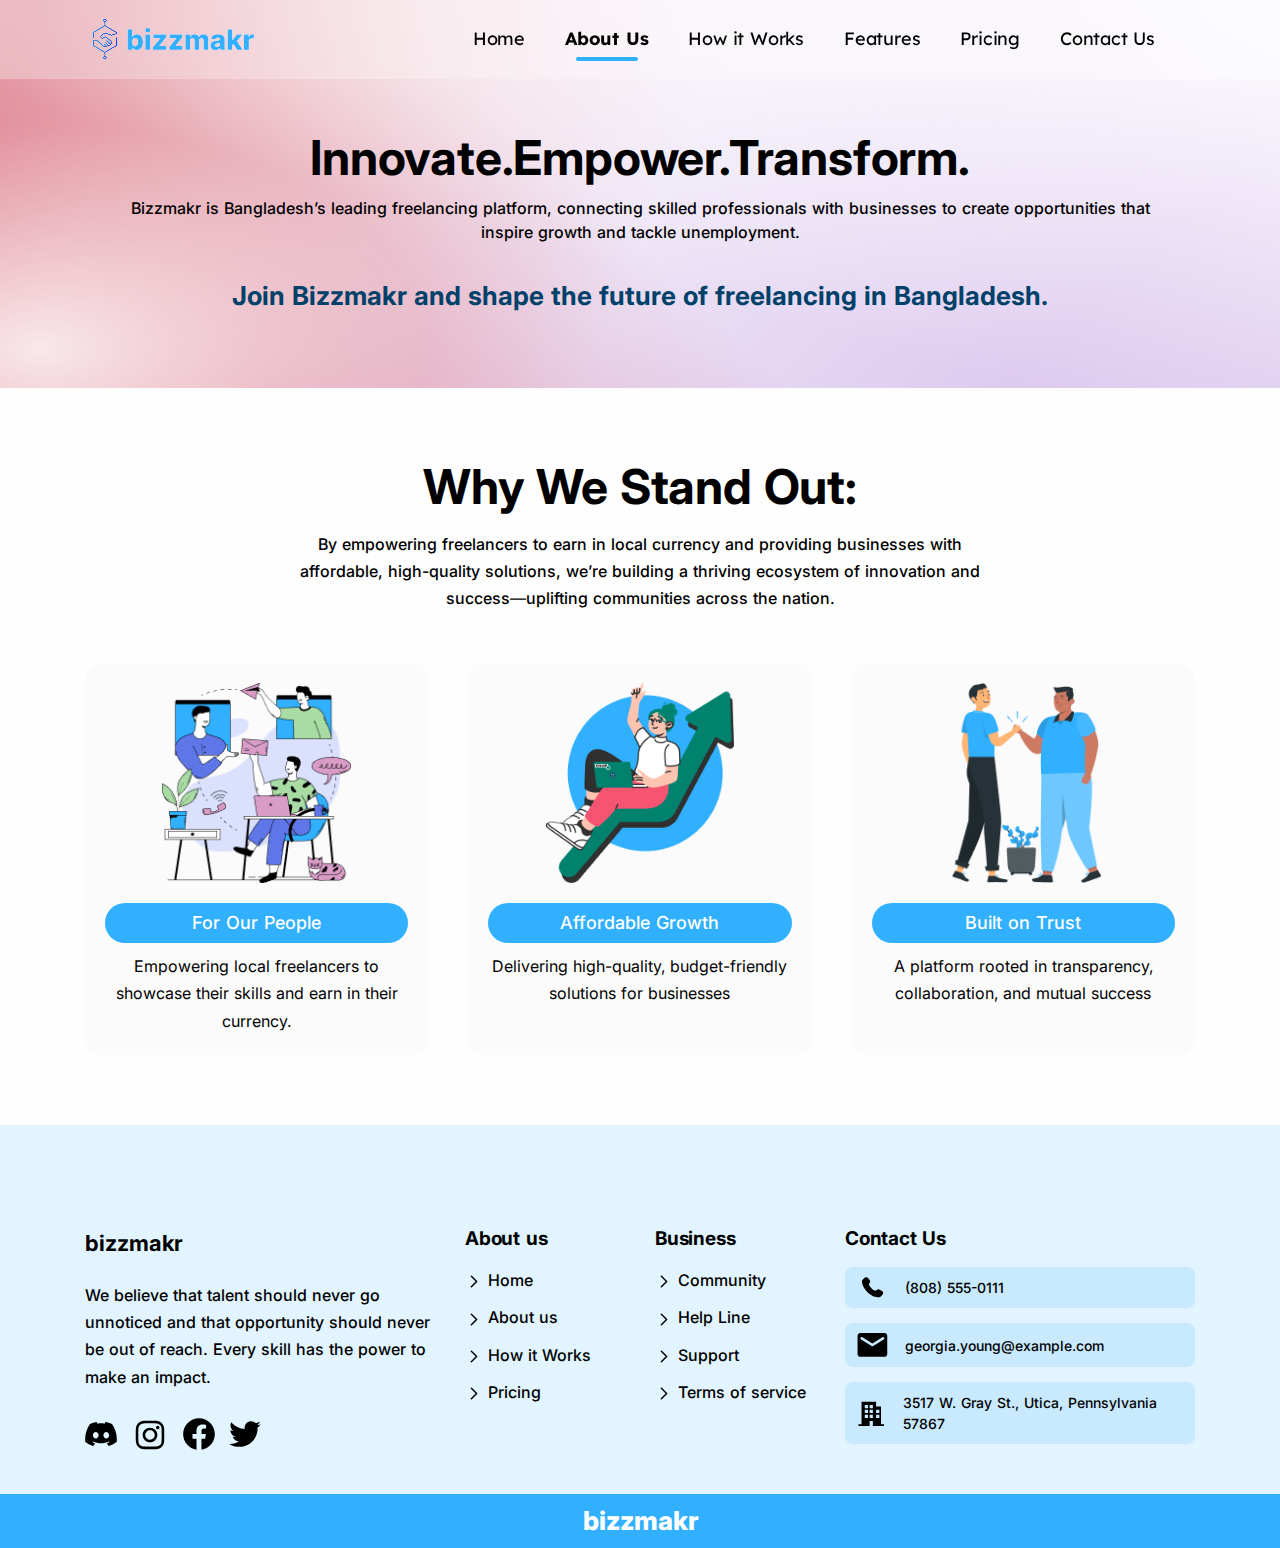
==== about-us.html @ b728ef12 "initial commit" ====
<!DOCTYPE html>
<html lang="en">
  <head>
    <meta charset="utf-8" />
    <meta name="viewport" content="width=device-width, initial-scale=1.0" />
    <link rel="shortcut icon" href="./assets/img/FAV.png" />
    <title>Bizzmakr</title>
    <link rel="stylesheet" href="./assets/plugin/smartmenus/jquery.smartmenus.bootstrap.css" />
    <link rel="stylesheet" href="./assets/plugin/owlcarousel/owlcarousel.css" />
    <link rel="stylesheet" href="./assets/css/style.css" />
    <link rel="stylesheet" href="./assets/css/colors/blue.css" />
    <link rel="stylesheet" href="./assets/css/custom.css" />
    <link href="https://fonts.googleapis.com/css2?family=Inter:wght@100..900&family=Lexend:wght@100..900&display=swap" rel="stylesheet" />
  </head>

  <body>
    <div class="content-wrapper">
      <div class="bg-gradient-1">
        <nav class="navbar navbar-expand-lg classic transparent navbar-light">
          <div class="container flex-lg-row flex-nowrap align-items-center">
            <div class="navbar-brand w-100">
              <a href="./">
                <img class="" src="./assets/img/logo.png" alt="" />
              </a>
            </div>
            <div class="navbar-collapse offcanvas-nav">
              <div class="offcanvas-header d-lg-none d-xl-none">
                <a href="./"><img src="./assets/img/logo.png" alt="" /></a>
                <button type="button" class="btn-close btn-close-dark offcanvas-close offcanvas-nav-close" aria-label="Close"></button>
              </div>
              <ul class="navbar-nav">
                <li class="nav-item"><a class="nav-link" href="./">Home</a></li>
                <li class="nav-item"><a class="nav-link active" href="about-us.html">About Us</a></li>
                <li class="nav-item"><a class="nav-link" href="how-it-works.html">How it Works</a></li>
                <li class="nav-item"><a class="nav-link" href="features.html">Features</a></li>
                <li class="nav-item"><a class="nav-link" href="pricing.html">Pricing</a></li>
                <li class="nav-item"><a class="nav-link" href="contact-us.html">Contact Us</a></li>
              </ul>
              <!-- /.navbar-nav -->
            </div>
            <!-- /.navbar-collapse -->
            <div class="navbar-other text-white ms-lg-4">
              <ul class="navbar-nav text-white flex-row align-items-center ms-auto" data-sm-skip="true">
                <li class="nav-item d-lg-none text-white">
                  <div class="navbar-hamburger text-white">
                    <button class="hamburger animate plain" data-toggle="offcanvas-nav"><span></span></button>
                  </div>
                </li>
              </ul>
              <!-- /.navbar-nav -->
            </div>
          </div>
          <!-- /.container -->
        </nav>
        <!-- /.navbar -->

        <section class="wrapper">
          <div class="container py-10">
            <div class="row align-items-center text-center">
              <div class="col-12" data-cues="slideInDown" data-group="page-title" data-delay="600">
                <h1 class="display-1 mb-2">Innovate.Empower.Transform.</h1>
                <p class="lh-sm mb-6 px-lg-6">Bizzmakr is Bangladesh’s leading freelancing platform, connecting skilled professionals with businesses to create opportunities that inspire growth and tackle unemployment.</p>
                <p class="fw-bold fs-26 text-navy">Join Bizzmakr and shape the future of freelancing in Bangladesh.</p>
              </div>
              <!-- /column -->
            </div>
            <!-- /.row -->
          </div>
          <!-- /.container -->
        </section>
      </div>

      <section class="wrapper">
        <div class="container py-12">
          <div class="row">
            <div class="col-md-10 offset-md-1 col-lg-8 offset-lg-2 mx-auto text-center">
              <h2 class="display-1 mb-3">Why We Stand Out:</h2>
              <p class="mb-10">By empowering freelancers to earn in local currency and providing businesses with affordable, high-quality solutions, we’re building a thriving ecosystem of innovation and success—uplifting communities across the nation.</p>
            </div>
            <!-- /column -->
          </div>
          <!-- /.row -->
          <div class="row gx-md-8 gy-8">
            <div class="col-md-6 col-xl-4">
              <div class="bg-ash-smoke border-0 h-100 hover1 p-4 rounded-4 text-center">
                <img class="img-fluid mb-4 h-20" src="./assets/img/for-our-people.png" alt="For Our People" />
                <div class="bg-primary px-3 py-1 mb-2 rounded-pill">
                  <p class="mb-0 fw-600 fs-18 text-center text-white">For Our People</p>
                </div>
                <p class="mb-0 fw-light">Empowering local freelancers to showcase their skills and earn in their currency.</p>
              </div>
            </div>
            <!--/column -->
            <div class="col-md-6 col-xl-4">
              <div class="bg-ash-smoke border-0 h-100 hover1 p-4 rounded-4 text-center">
                <img class="img-fluid mb-4 h-20" src="./assets/img/affordable-growth.png" alt="Affordable Growth" />
                <div class="bg-primary px-3 py-1 mb-2 rounded-pill">
                  <p class="mb-0 fw-600 fs-18 text-center text-white">Affordable Growth</p>
                </div>
                <p class="mb-0 fw-light">Delivering high-quality, budget-friendly solutions for businesses</p>
              </div>
            </div>
            <!--/column -->
            <div class="col-md-6 col-xl-4">
              <div class="bg-ash-smoke border-0 h-100 hover1 p-4 rounded-4 text-center">
                <img class="img-fluid mb-4 h-20" src="./assets/img/built-trust.png" alt="Built on Trust" />
                <div class="bg-primary px-3 py-1 mb-2 rounded-pill">
                  <p class="mb-0 fw-600 fs-18 text-center text-white">Built on Trust</p>
                </div>
                <p class="mb-0 fw-light">A platform rooted in transparency, collaboration, and mutual success</p>
              </div>
            </div>
            <!--/column -->
          </div>
          <!--/.row -->
        </div>
        <!-- /.container -->
      </section>

      <footer class="footer-bg">
        <div class="container pt-13 pt-md-15 pb-7">
          <div class="row gy-6 gy-lg-0">
            <div class="col-lg-4">
              <div class="widget">
                <p class="fw-bold fs-22">bizzmakr</p>
                <p class="mb-5">We believe that talent should never go unnoticed and that opportunity should never be out of reach. Every skill has the power to make an impact.</p>
                <nav class="nav social">
                  <a href="#">
                    <svg width="32" height="26" viewBox="0 0 32 26" fill="none" xmlns="http://www.w3.org/2000/svg">
                      <path
                        d="M26.9742 2.93222C24.9558 2.00613 22.7915 1.32382 20.5285 0.933036C20.4873 0.925494 20.4461 0.944342 20.4249 0.982038C20.1466 1.47711 19.8382 2.12298 19.6223 2.63063C17.1884 2.26624 14.7669 2.26624 12.3828 2.63063C12.1669 2.1117 11.8474 1.47711 11.5677 0.982038C11.5465 0.945599 11.5054 0.926752 11.4641 0.933036C9.20243 1.32257 7.03808 2.00488 5.0185 2.93222C5.00102 2.93976 4.98603 2.95233 4.97609 2.96866C0.870773 9.10191 -0.253845 15.0844 0.297855 20.9927C0.300351 21.0216 0.316577 21.0493 0.339045 21.0669C3.04761 23.056 5.67133 24.2636 8.24632 25.064C8.28753 25.0765 8.33119 25.0615 8.35742 25.0275C8.96653 24.1957 9.50951 23.3186 9.97505 22.3963C10.0025 22.3423 9.9763 22.2782 9.92015 22.2568C9.0589 21.9301 8.23883 21.5318 7.44997 21.0795C7.38757 21.043 7.38258 20.9538 7.43998 20.911C7.60598 20.7866 7.77203 20.6572 7.93054 20.5265C7.95922 20.5027 7.99918 20.4976 8.0329 20.5127C13.2154 22.8788 18.826 22.8788 23.9473 20.5127C23.981 20.4964 24.021 20.5014 24.0509 20.5253C24.2094 20.656 24.3754 20.7866 24.5427 20.911C24.6001 20.9538 24.5964 21.043 24.534 21.0795C23.7451 21.5406 22.925 21.9301 22.0625 22.2556C22.0064 22.2769 21.9814 22.3423 22.0089 22.3963C22.4844 23.3173 23.0274 24.1944 23.6253 25.0263C23.6502 25.0615 23.6951 25.0765 23.7364 25.064C26.3238 24.2636 28.9475 23.056 31.6561 21.0669C31.6798 21.0493 31.6948 21.0229 31.6973 20.994C32.3576 14.1633 30.5914 8.22987 27.0153 2.96991C27.0066 2.95233 26.9916 2.93976 26.9742 2.93222ZM10.749 17.3952C9.18869 17.3952 7.90307 15.9627 7.90307 14.2035C7.90307 12.4444 9.16376 11.0119 10.749 11.0119C12.3466 11.0119 13.6198 12.4569 13.5948 14.2035C13.5948 15.9627 12.3341 17.3952 10.749 17.3952ZM21.2712 17.3952C19.7109 17.3952 18.4253 15.9627 18.4253 14.2035C18.4253 12.4444 19.686 11.0119 21.2712 11.0119C22.8689 11.0119 24.142 12.4569 24.1171 14.2035C24.1171 15.9627 22.8689 17.3952 21.2712 17.3952Z"
                        fill="black"
                      />
                    </svg>
                  </a>
                  <a href="#">
                    <svg width="38" height="38" viewBox="0 0 38 38" fill="none" xmlns="http://www.w3.org/2000/svg">
                      <path
                        fill-rule="evenodd"
                        clip-rule="evenodd"
                        d="M19 4.75C15.1297 4.75 14.6452 4.76615 13.1252 4.8355C11.608 4.90485 10.5716 5.14615 9.6653 5.4986C8.7153 5.8558 7.85365 6.4163 7.14115 7.1421C6.41651 7.85378 5.85567 8.71482 5.49765 9.6653C5.1471 10.5716 4.90485 11.609 4.8355 13.1262C4.7671 14.6452 4.75 15.1287 4.75 19C4.75 22.8713 4.76615 23.3548 4.8355 24.8748C4.90485 26.392 5.14615 27.4284 5.4986 28.3347C5.8558 29.2847 6.4163 30.1463 7.1421 30.8588C7.8538 31.5835 8.71483 32.1443 9.6653 32.5023C10.5716 32.8538 11.608 33.0951 13.1252 33.1645C14.6452 33.2338 15.1297 33.25 19 33.25C22.8703 33.25 23.3548 33.2338 24.8748 33.1645C26.392 33.0951 27.4284 32.8538 28.3347 32.5014C29.2847 32.1442 30.1463 31.5837 30.8588 30.8579C31.5835 30.1462 32.1443 29.2852 32.5023 28.3347C32.8538 27.4284 33.0951 26.392 33.1645 24.8748C33.2338 23.3548 33.25 22.8703 33.25 19C33.25 15.1297 33.2338 14.6452 33.1645 13.1252C33.0951 11.608 32.8538 10.5716 32.5014 9.6653C32.1436 8.71441 31.5828 7.853 30.8579 7.14115C30.1462 6.41651 29.2852 5.85567 28.3347 5.49765C27.4284 5.1471 26.391 4.90485 24.8738 4.8355C23.3548 4.7671 22.8713 4.75 19 4.75ZM19 7.31785C22.8048 7.31785 23.256 7.3321 24.7589 7.4005C26.1478 7.46415 26.9021 7.695 27.4046 7.89165C28.0697 8.1491 28.5447 8.4588 29.0434 8.9566C29.5422 9.45535 29.8509 9.93035 30.1084 10.5953C30.3041 11.0979 30.5358 11.8522 30.5995 13.2411C30.6679 14.744 30.6821 15.1952 30.6821 19C30.6821 22.8048 30.6679 23.256 30.5995 24.7589C30.5358 26.1478 30.305 26.9021 30.1084 27.4046C29.8803 28.0236 29.5164 28.5836 29.0434 29.0434C28.5837 29.5165 28.0237 29.8804 27.4046 30.1084C26.9021 30.3041 26.1478 30.5358 24.7589 30.5995C23.256 30.6679 22.8057 30.6821 19 30.6821C15.1943 30.6821 14.744 30.6679 13.2411 30.5995C11.8522 30.5358 11.0979 30.305 10.5953 30.1084C9.97638 29.8803 9.41641 29.5164 8.9566 29.0434C8.48367 28.5836 8.11977 28.0236 7.89165 27.4046C7.69595 26.9021 7.46415 26.1478 7.4005 24.7589C7.3321 23.256 7.31785 22.8048 7.31785 19C7.31785 15.1952 7.3321 14.744 7.4005 13.2411C7.46415 11.8522 7.695 11.0979 7.89165 10.5953C8.1491 9.93035 8.4588 9.45535 8.9566 8.9566C9.41634 8.48354 9.97634 8.11963 10.5953 7.89165C11.0979 7.69595 11.8522 7.46415 13.2411 7.4005C14.744 7.3321 15.1952 7.31785 19 7.31785Z"
                        fill="black"
                      />
                      <path
                        fill-rule="evenodd"
                        clip-rule="evenodd"
                        d="M19.0003 23.7547C18.3759 23.7547 17.7576 23.6317 17.1807 23.3927C16.6038 23.1538 16.0797 22.8035 15.6382 22.362C15.1966 21.9205 14.8464 21.3963 14.6075 20.8195C14.3685 20.2426 14.2455 19.6243 14.2455 18.9999C14.2455 18.3755 14.3685 17.7572 14.6075 17.1803C14.8464 16.6035 15.1966 16.0793 15.6382 15.6378C16.0797 15.1963 16.6038 14.846 17.1807 14.6071C17.7576 14.3681 18.3759 14.2452 19.0003 14.2452C20.2613 14.2452 21.4707 14.7461 22.3624 15.6378C23.2541 16.5295 23.755 17.7389 23.755 18.9999C23.755 20.2609 23.2541 21.4703 22.3624 22.362C21.4707 23.2537 20.2613 23.7547 19.0003 23.7547ZM19.0003 11.6754C17.0577 11.6754 15.1947 12.4471 13.8211 13.8207C12.4475 15.1943 11.6758 17.0573 11.6758 18.9999C11.6758 20.9425 12.4475 22.8055 13.8211 24.1791C15.1947 25.5527 17.0577 26.3244 19.0003 26.3244C20.9429 26.3244 22.8059 25.5527 24.1795 24.1791C25.5531 22.8055 26.3248 20.9425 26.3248 18.9999C26.3248 17.0573 25.5531 15.1943 24.1795 13.8207C22.8059 12.4471 20.9429 11.6754 19.0003 11.6754ZM28.4556 11.5424C28.4556 12.0016 28.2732 12.442 27.9485 12.7667C27.6238 13.0914 27.1834 13.2738 26.7243 13.2738C26.2651 13.2738 25.8247 13.0914 25.5 12.7667C25.1753 12.442 24.9929 12.0016 24.9929 11.5424C24.9929 11.0832 25.1753 10.6428 25.5 10.3181C25.8247 9.99345 26.2651 9.81104 26.7243 9.81104C27.1834 9.81104 27.6238 9.99345 27.9485 10.3181C28.2732 10.6428 28.4556 11.0832 28.4556 11.5424Z"
                        fill="black"
                      />
                    </svg>
                  </a>
                  <a href="#">
                    <svg width="32" height="32" viewBox="0 0 32 32" fill="none" xmlns="http://www.w3.org/2000/svg">
                      <path d="M31.8337 16.0961C31.8337 7.29808 24.7456 0.166748 16.0003 0.166748C7.25505 0.166748 0.166992 7.29808 0.166992 16.0961C0.166992 24.0487 5.95566 30.6385 13.5261 31.8334V20.7015H9.50655V16.0951H13.5261V12.5864C13.5261 8.5943 15.8895 6.38819 19.5069 6.38819C21.238 6.38819 23.0514 6.69958 23.0514 6.69958V10.6199H21.0533C19.0868 10.6199 18.4745 11.8486 18.4745 13.1089V16.0961H22.8657L22.1637 20.7005H18.4745V31.8334C26.045 30.6385 31.8337 24.0487 31.8337 16.0961Z" fill="black" />
                    </svg>
                  </a>
                  <a href="#">
                    <svg width="32" height="26" viewBox="0 0 32 26" fill="none" xmlns="http://www.w3.org/2000/svg">
                      <path
                        d="M28.5917 6.54024C28.611 6.8194 28.611 7.09857 28.611 7.38031C28.611 15.965 22.0757 25.8657 10.1256 25.8657V25.8606C6.59553 25.8657 3.13876 24.8545 0.166992 22.948C0.680297 23.0097 1.19618 23.0406 1.71334 23.0419C4.63879 23.0445 7.48062 22.0629 9.78213 20.2554C7.00205 20.2026 4.56418 18.39 3.71253 15.7437C4.68639 15.9315 5.68984 15.8929 6.6457 15.6318C3.61475 15.0194 1.43417 12.3564 1.43417 9.26371C1.43417 9.23541 1.43417 9.20839 1.43417 9.18137C2.33728 9.68439 3.34845 9.96355 4.38278 9.99443C1.52809 8.08658 0.648135 4.2889 2.37202 1.31971C5.67055 5.37854 10.5373 7.84601 15.7617 8.10717C15.2381 5.85068 15.9534 3.48614 17.6412 1.89991C20.2579 -0.559839 24.3734 -0.433764 26.8331 2.18165C28.2881 1.89476 29.6827 1.36087 30.9589 0.604424C30.4739 2.10832 29.4588 3.38579 28.1029 4.19756C29.3906 4.04575 30.6488 3.70098 31.8337 3.17481C30.9614 4.48187 29.8628 5.6204 28.5917 6.54024Z"
                        fill="black"
                      />
                    </svg>
                  </a>
                </nav>
              </div>
              <!-- /.widget -->
            </div>
            <!-- /column -->
            <div class="col-md-4 col-lg-2">
              <div class="widget">
                <h4 class="widget-title mb-3">About us</h4>
                <ul class="list-unstyled text-reset mb-0">
                  <li>
                    <a href="./">
                      <svg width="18" height="19" viewBox="0 0 18 19" fill="none" xmlns="http://www.w3.org/2000/svg">
                        <path d="M6.375 4.25L11.625 9.5L6.375 14.75" stroke="black" stroke-width="1.5" stroke-linecap="round" stroke-linejoin="round" />
                      </svg>
                      Home
                    </a>
                  </li>
                  <li>
                    <a href="about-us.html">
                      <svg width="18" height="19" viewBox="0 0 18 19" fill="none" xmlns="http://www.w3.org/2000/svg">
                        <path d="M6.375 4.25L11.625 9.5L6.375 14.75" stroke="black" stroke-width="1.5" stroke-linecap="round" stroke-linejoin="round" />
                      </svg>
                      About us
                    </a>
                  </li>
                  <li>
                    <a href="how-it-works.html">
                      <svg width="18" height="19" viewBox="0 0 18 19" fill="none" xmlns="http://www.w3.org/2000/svg">
                        <path d="M6.375 4.25L11.625 9.5L6.375 14.75" stroke="black" stroke-width="1.5" stroke-linecap="round" stroke-linejoin="round" />
                      </svg>
                      How it Works
                    </a>
                  </li>
                  <li>
                    <a href="pricing.html">
                      <svg width="18" height="19" viewBox="0 0 18 19" fill="none" xmlns="http://www.w3.org/2000/svg">
                        <path d="M6.375 4.25L11.625 9.5L6.375 14.75" stroke="black" stroke-width="1.5" stroke-linecap="round" stroke-linejoin="round" />
                      </svg>
                      Pricing
                    </a>
                  </li>
                </ul>
              </div>
              <!-- /.widget -->
            </div>
            <!-- /column -->
            <div class="col-md-4 col-lg-2">
              <div class="widget">
                <h4 class="widget-title mb-3">Business</h4>
                <ul class="list-unstyled text-reset mb-0">
                  <li>
                    <a href="#">
                      <svg width="18" height="19" viewBox="0 0 18 19" fill="none" xmlns="http://www.w3.org/2000/svg">
                        <path d="M6.375 4.25L11.625 9.5L6.375 14.75" stroke="black" stroke-width="1.5" stroke-linecap="round" stroke-linejoin="round" />
                      </svg>
                      Community
                    </a>
                  </li>
                  <li>
                    <a href="#">
                      <svg width="18" height="19" viewBox="0 0 18 19" fill="none" xmlns="http://www.w3.org/2000/svg">
                        <path d="M6.375 4.25L11.625 9.5L6.375 14.75" stroke="black" stroke-width="1.5" stroke-linecap="round" stroke-linejoin="round" />
                      </svg>
                      Help Line
                    </a>
                  </li>
                  <li>
                    <a href="#">
                      <svg width="18" height="19" viewBox="0 0 18 19" fill="none" xmlns="http://www.w3.org/2000/svg">
                        <path d="M6.375 4.25L11.625 9.5L6.375 14.75" stroke="black" stroke-width="1.5" stroke-linecap="round" stroke-linejoin="round" />
                      </svg>
                      Support
                    </a>
                  </li>
                  <li>
                    <a href="#">
                      <svg width="18" height="19" viewBox="0 0 18 19" fill="none" xmlns="http://www.w3.org/2000/svg">
                        <path d="M6.375 4.25L11.625 9.5L6.375 14.75" stroke="black" stroke-width="1.5" stroke-linecap="round" stroke-linejoin="round" />
                      </svg>
                      Terms of service
                    </a>
                  </li>
                </ul>
              </div>
              <!-- /.widget -->
            </div>
            <!-- /column -->
            <div class="col-md-4 col-lg-4">
              <div class="widget">
                <h4 class="widget-title mb-3">Contact Us</h4>
                <div class="d-flex align-items-center gap-3 bg-soft-blue rounded-3 p-2 mb-3">
                  <svg class="w-7" width="22" height="21" viewBox="0 0 22 21" fill="none" xmlns="http://www.w3.org/2000/svg">
                    <path
                      d="M15.2224 13.0155L14.685 13.5506C14.685 13.5506 13.4057 14.8216 9.91508 11.3511C6.42448 7.88061 7.70378 6.60958 7.70378 6.60958L8.04162 6.27174C8.87676 5.44251 8.9559 4.11006 8.22707 3.13671L6.7387 1.14866C5.83622 -0.0562118 4.09388 -0.21568 3.06029 0.812007L1.20572 2.65476C0.694241 3.16506 0.351678 3.82419 0.393022 4.55657C0.499335 6.43121 1.34747 10.4628 6.0772 15.1666C11.094 20.1538 15.8012 20.3522 17.7255 20.1727C18.335 20.116 18.8642 19.8065 19.2907 19.3813L20.968 17.7133C22.102 16.5876 21.7831 14.6563 20.3325 13.8684L18.0763 12.641C17.1242 12.1248 15.9666 12.276 15.2224 13.0155Z"
                      fill="black"
                    />
                  </svg>

                  <div>
                    <p class="fw-normal lh-sm mb-0 fs-14">(808) 555-0111</p>
                  </div>
                </div>
                <div class="d-flex align-items-center gap-3 bg-soft-blue rounded-3 p-2 mb-3">
                  <svg class="w-7" width="31" height="24" viewBox="0 0 31 24" fill="none" xmlns="http://www.w3.org/2000/svg">
                    <path
                      d="M27.2808 0.105469H3.52078C1.88728 0.105469 0.565631 1.44197 0.565631 3.07547L0.550781 20.8955C0.550781 22.529 1.88728 23.8655 3.52078 23.8655H27.2808C28.9143 23.8655 30.2508 22.529 30.2508 20.8955V3.07547C30.2508 1.44197 28.9143 0.105469 27.2808 0.105469ZM26.6868 6.41672L16.1878 12.9804C15.7126 13.2774 15.0889 13.2774 14.6137 12.9804L4.11478 6.41672C3.96588 6.33313 3.83548 6.2202 3.73149 6.08475C3.62749 5.94931 3.55206 5.79417 3.50976 5.62873C3.46745 5.46329 3.45916 5.29099 3.48537 5.12225C3.51159 4.95352 3.57177 4.79185 3.66227 4.64705C3.75278 4.50224 3.87172 4.3773 4.01191 4.2798C4.1521 4.18229 4.31061 4.11424 4.47786 4.07977C4.6451 4.0453 4.81761 4.04512 4.98492 4.07925C5.15224 4.11338 5.31089 4.1811 5.45128 4.27832L15.4008 10.5005L25.3503 4.27832C25.4907 4.1811 25.6493 4.11338 25.8166 4.07925C25.984 4.04512 26.1565 4.0453 26.3237 4.07977C26.491 4.11424 26.6495 4.18229 26.7897 4.2798C26.9298 4.3773 27.0488 4.50224 27.1393 4.64705C27.2298 4.79185 27.29 4.95352 27.3162 5.12225C27.3424 5.29099 27.3341 5.46329 27.2918 5.62873C27.2495 5.79417 27.1741 5.94931 27.0701 6.08475C26.9661 6.2202 26.8357 6.33313 26.6868 6.41672Z"
                      fill="black"
                    />
                  </svg>

                  <div>
                    <p class="fw-normal lh-sm mb-0 fs-14">georgia.young@example.com</p>
                  </div>
                </div>
                <div class="d-flex align-items-center gap-3 bg-soft-blue rounded-3 p-2 mb-3">
                  <svg class="w-7" width="27" height="26" viewBox="0 0 27 26" fill="none" xmlns="http://www.w3.org/2000/svg">
                    <g clip-path="url(#clip0_605_4039)">
                      <path d="M23.0696 24.3648V6.54481H18.2096V1.68481H3.62965V24.3648H0.389648V25.9848H11.7296V21.1248H14.9696V25.9848H26.3096V24.3648H23.0696ZM10.1096 17.8848H6.86965V14.6448H10.1096V17.8848ZM10.1096 13.0248H6.86965V9.78481H10.1096V13.0248ZM10.1096 8.16481H6.86965V4.92481H10.1096V8.16481ZM14.9696 17.8848H11.7296V14.6448H14.9696V17.8848ZM14.9696 13.0248H11.7296V9.78481H14.9696V13.0248ZM14.9696 8.16481H11.7296V4.92481H14.9696V8.16481ZM21.4496 17.8848H18.2096V14.6448H21.4496V17.8848ZM21.4496 13.0248H18.2096V9.78481H21.4496V13.0248Z" fill="black" />
                    </g>
                    <defs>
                      <clipPath id="clip0_605_4039">
                        <rect width="25.92" height="25.92" fill="white" transform="translate(0.389648 0.0651855)" />
                      </clipPath>
                    </defs>
                  </svg>

                  <div>
                    <p class="fw-normal lh-sm mb-0 fs-14">3517 W. Gray St., Utica, Pennsylvania 57867</p>
                  </div>
                </div>
              </div>
              <!-- /.widget -->
            </div>
            <!-- /column -->
          </div>
          <!--/.row -->
        </div>
        <!-- /.container -->
        <div class="container-fluid bg-primary py-1">
          <p class="mb-0 text-center px-4 text-white fs-26 fw-800">bizzmakr</p>
        </div>
        <!-- /.container -->
      </footer>
    </div>
    <!-- /.content-wrapper -->
    <div class="progress-wrap">
      <svg class="progress-circle svg-content" width="100%" height="100%" viewBox="-1 -1 102 102">
        <path d="M50,1 a49,49 0 0,1 0,98 a49,49 0 0,1 0,-98" />
      </svg>
    </div>
    <script src="https://cdn.jsdelivr.net/npm/bootstrap@5.1.1/dist/js/bootstrap.bundle.min.js" integrity="sha384-/bQdsTh/da6pkI1MST/rWKFNjaCP5gBSY4sEBT38Q/9RBh9AH40zEOg7Hlq2THRZ" crossorigin="anonymous"></script>
    <script src="https://cdnjs.cloudflare.com/ajax/libs/jquery/3.6.0/jquery.min.js" integrity="sha512-894YE6QWD5I59HgZOGReFYm4dnWc1Qt5NtvYSaNcOP+u1T9qYdvdihz0PPSiiqn/+/3e7Jo4EaG7TubfWGUrMQ==" crossorigin="anonymous"></script>
    <script src="./assets/js/headhesive.min.js"></script>
    <script src="./assets/plugin/owlcarousel/owl.carousel.min.js"></script>
    <script src="./assets/plugin/smartmenus/jquery.smartmenus.min.js"></script>
    <script src="./assets/js/theme.js"></script>
    <script src="./assets/js/script.js"></script>
  </body>
</html>
---- assets/plugin/owlcarousel/owlcarousel.css ----
.owl-carousel {
  margin-bottom: 1.5rem;
}
.owl-carousel .owl-stage-outer {
  cursor: -webkit-grab;
  cursor: -o-grab;
  cursor: -ms-grab;
  cursor: grab;
}
.owl-carousel.owl-grab {
  cursor: move;
  cursor: -webkit-grabbing;
  cursor: -o-grabbing;
  cursor: -ms-grabbing;
  cursor: grabbing;
}
.owl-carousel.clients .owl-stage {
  display: flex;
  align-items: center;
}
.owl-carousel .owl-nav {
  position: absolute;
  width: 100%;
  height: 100%;
  top: 0;
  left: 0;
  pointer-events: none;
  line-height: 1;
}
.owl-carousel .owl-nav button.owl-next,
.owl-carousel .owl-nav button.owl-prev {
  z-index: 100;
  cursor: pointer;
  position: absolute;
  top: 50%;
  transform: translateY(-50%);
  background: rgba(255, 255, 255, 0.7);
  color: #343f52;
  box-shadow: 0 0.25rem 0.75rem rgba(30, 34, 40, 0.02);
  font-size: 1.2rem;
  width: 2.2rem;
  height: 2.2rem;
  line-height: 2.2rem;
  border-radius: 100%;
  text-shadow: none;
  transition: all 0.2s ease-in-out;
  pointer-events: all;
}
@media (prefers-reduced-motion: reduce) {
  .owl-carousel .owl-nav button.owl-next,
  .owl-carousel .owl-nav button.owl-prev {
    transition: none;
  }
}
.owl-carousel .owl-nav button.owl-next.disabled,
.owl-carousel .owl-nav button.owl-prev.disabled {
  background: rgba(255, 255, 255, 0.7);
}
.owl-carousel .owl-nav button.owl-next:hover,
.owl-carousel .owl-nav button.owl-prev:hover {
  background: rgba(255, 255, 255, 0.9);
}
.owl-carousel .owl-nav button.owl-prev {
  left: 1rem;
  display: none;
}
.owl-carousel .owl-nav button.owl-next {
  left: auto;
  right: 1rem;
  display: none;
}
.owl-carousel .owl-dots {
  text-align: center;
  -webkit-tap-highlight-color: transparent;
  position: absolute;
  left: 0;
  width: 100%;
  display: flex;
  flex-direction: row;
  justify-content: center;
  margin-top: 2rem;
  line-height: 1;
}
.owl-carousel .owl-dots .owl-dot span {
  width: 0.5rem;
  height: 0.5rem;
  margin: 0 0.3rem;
  background: #aab0bc;
  display: block;
  -webkit-backface-visibility: visible;
  transition: all 0.2s ease-in-out;
  border-radius: 100%;
  transform: scale(0.6);
  border: 3px solid transparent;
}
@media (prefers-reduced-motion: reduce) {
  .owl-carousel .owl-dots .owl-dot span {
    transition: none;
  }
}
.owl-carousel .owl-dots .owl-dot:hover span {
  transform: scale(1);
}
.owl-carousel .owl-dots .owl-dot.active span {
  transform: scale(1);
  width: 22px;
  background: #eb2d2d;
  border-color: #fff;
  border: none;
  border-radius: 3px;
  height: 7px;
}
.owl-carousel .item figure .item-link {
  position: absolute;
  right: 0;
  bottom: 1rem;
  width: 2.2rem;
  height: 2.2rem;
  line-height: 2.2rem;
  z-index: 1;
  transition: all 0.3s ease-in-out;
  color: #343f52;
  background: rgba(255, 255, 255, 0.7);
  box-shadow: 0 0.25rem 0.75rem rgba(30, 34, 40, 0.02);
  font-size: 1rem;
  border-radius: 100%;
  display: flex;
  align-items: center;
  justify-content: center;
  -webkit-backface-visibility: hidden;
  -moz-backface-visibility: hidden;
}
.owl-carousel .item figure .item-link:hover {
  background: rgba(255, 255, 255, 0.9);
}
.owl-carousel .item:hover figure .item-link {
  opacity: 1;
  right: 1rem;
}
.owl-carousel.dots-start .owl-dots {
  text-align: left;
  justify-content: flex-start;
}
.owl-carousel.dots-over {
  margin: 0;
}
.owl-carousel.dots-over .owl-dots {
  bottom: 1rem;
}
.owl-carousel.dots-over .owl-dots .owl-dot span {
  background: #fff;
  opacity: 1;
  box-shadow: 0 0.25rem 0.75rem rgba(30, 34, 40, 0.02);
}
.owl-carousel.dots-over .owl-dots .owl-dot.active span {
  width: 22px;
  background: red;
  border-color: #fff;
  border: none;
  border-radius: 3px;
  height: 7px;
}
.owl-carousel.dots-dark .owl-dots .owl-dot span {
  background: #fff;
}
.owl-carousel.dots-dark .owl-dots .owl-dot.active span {
  background: 0 0;
  border-color: #fff;
}
.owl-carousel.gap-small .owl-dots {
  margin-top: 1rem;
}
.owl-carousel.nav-dark .item figure .item-link,
.owl-carousel.nav-dark .owl-nav button {
  background: rgba(63, 120, 224, 0.9) !important;
  color: #fff !important;
}
.owl-carousel.nav-dark .item figure .item-link.disabled,
.owl-carousel.nav-dark .owl-nav button.disabled {
  background: rgba(63, 120, 224, 0.9) !important;
}
.owl-carousel.nav-dark .item figure .item-link:hover,
.owl-carousel.nav-dark .owl-nav button:hover {
  background: #3f78e0 !important;
}
@media (max-width: 767px) {
  .owl-carousel .owl-dots {
    margin-top: 1.25rem;
  }
}
.item-inner {
  padding: 1rem 0.75rem;
}
.hero-slider-wrapper {
  position: relative;
  min-height: 600px;
}
.hero-slider-wrapper .hero-slider .owl-slide {
  position: relative;
  height: 600px;
  background-size: cover;
  background-position: center center;
}
.hero-slider-wrapper .hero-slider .owl-slide.bg-overlay:before {
  content: "";
  display: block;
  position: absolute;
  top: 0;
  left: 0;
  z-index: 1;
  width: 100%;
  height: 100%;
  background: rgba(30, 34, 40, 0.5);
}
.hero-slider-wrapper .hero-slider .owl-slide.bg-overlay-300:before {
  background: rgba(30, 34, 40, 0.3);
}
.hero-slider-wrapper .hero-slider .owl-slide.bg-overlay-400:before {
  background: rgba(30, 34, 40, 0.4);
}
.hero-slider-wrapper .hero-slider .owl-slide.bg-overlay [class*="container"] * {
  position: relative;
  z-index: 3;
}
@media (min-width: 400px) and (max-width: 767px) {
  .hero-slider-wrapper {
    min-height: 430px !important;
  }
  .hero-slider .owl-slide {
    height: 430px !important;
  }
  .hero-slider .owl-nav {
    display: none;
  }
  .owl-carousel .owl-item img {
    height: 300px;
    object-fit: contain;
  }
}
@media (max-width: 399px) {
  .hero-slider-wrapper {
    min-height: 350px !important;
  }
  .hero-slider .owl-slide {
    height: 350px !important;
  }
  .hero-slider .owl-nav {
    display: none;
  }
  .owl-carousel .owl-item img {
    height: 260px;
    object-fit: contain;
  }
}

.owl-carousel,
.owl-carousel .owl-item {
  -webkit-tap-highlight-color: transparent;
  position: relative;
}
.owl-carousel {
  display: none;
  width: 100%;
  z-index: 1;
}
.owl-carousel .owl-stage {
  position: relative;
  -ms-touch-action: pan-Y;
  touch-action: manipulation;
  -moz-backface-visibility: hidden;
}
.owl-carousel .owl-stage:after {
  content: ".";
  display: block;
  clear: both;
  visibility: hidden;
  line-height: 0;
  height: 0;
}
.owl-carousel .owl-stage-outer {
  position: relative;
  overflow: hidden;
  -webkit-transform: translate3d(0, 0, 0);
}
.owl-carousel .owl-item,
.owl-carousel .owl-wrapper {
  -webkit-backface-visibility: hidden;
  -moz-backface-visibility: hidden;
  -ms-backface-visibility: hidden;
  -webkit-transform: translate3d(0, 0, 0);
  -moz-transform: translate3d(0, 0, 0);
  -ms-transform: translate3d(0, 0, 0);
}
.owl-carousel .owl-item {
  min-height: 1px;
  float: left;
  -webkit-backface-visibility: hidden;
  -webkit-touch-callout: none;
}
.owl-carousel .owl-item img {
  display: block;
  width: 100%;
}
.owl-carousel .owl-dots.disabled,
.owl-carousel .owl-nav.disabled {
  display: none;
}
.no-js .owl-carousel,
.owl-carousel.owl-loaded {
  display: block;
}
.owl-carousel .owl-dot,
.owl-carousel .owl-nav .owl-next,
.owl-carousel .owl-nav .owl-prev {
  cursor: pointer;
  -webkit-user-select: none;
  -khtml-user-select: none;
  -moz-user-select: none;
  -ms-user-select: none;
  user-select: none;
}
.owl-carousel .owl-nav button.owl-next,
.owl-carousel .owl-nav button.owl-prev,
.owl-carousel button.owl-dot {
  background: 0 0;
  color: inherit;
  border: none;
  padding: 0 !important;
  font: inherit;
}
.owl-carousel.owl-loading {
  opacity: 0;
  display: block;
}
.owl-carousel.owl-hidden {
  opacity: 0;
}
.owl-carousel.owl-refresh .owl-item {
  visibility: hidden;
}
.owl-carousel.owl-drag .owl-item {
  -ms-touch-action: pan-y;
  touch-action: pan-y;
  -webkit-user-select: none;
  -moz-user-select: none;
  -ms-user-select: none;
  user-select: none;
}
.owl-carousel.owl-grab {
  cursor: move;
  cursor: grab;
}
.owl-carousel.owl-rtl {
  direction: rtl;
}
.owl-carousel.owl-rtl .owl-item {
  float: right;
}
.owl-carousel .animated {
  animation-duration: 1s;
  animation-fill-mode: both;
}
.owl-carousel .owl-animated-in {
  z-index: 0;
}
.owl-carousel .owl-animated-out {
  z-index: 1;
}
.owl-carousel .fadeOut {
  animation-name: fadeOut;
}
@keyframes fadeOut {
  0% {
    opacity: 1;
  }
  100% {
    opacity: 0;
  }
}
.owl-height {
  transition: height 0.5s ease-in-out;
}
.owl-carousel .owl-item .owl-lazy {
  opacity: 0;
  transition: opacity 0.4s ease;
}
.owl-carousel .owl-item .owl-lazy:not([src]),
.owl-carousel .owl-item .owl-lazy[src^=""] {
  max-height: 0;
}
.owl-carousel .owl-item img.owl-lazy {
  transform-style: preserve-3d;
}
.owl-carousel .owl-video-wrapper {
  position: relative;
  height: 100%;
  background: #000;
}
.owl-carousel .owl-video-play-icon {
  position: absolute;
  height: 80px;
  width: 80px;
  left: 50%;
  top: 50%;
  margin-left: -40px;
  margin-top: -40px;
  background: url(owl.video.play.png) no-repeat;
  cursor: pointer;
  z-index: 1;
  -webkit-backface-visibility: hidden;
  transition: transform 0.1s ease;
}
.owl-carousel .owl-video-play-icon:hover {
  -ms-transform: scale(1.3, 1.3);
  transform: scale(1.3, 1.3);
}
.owl-carousel .owl-video-playing .owl-video-play-icon,
.owl-carousel .owl-video-playing .owl-video-tn {
  display: none;
}
.owl-carousel .owl-video-tn {
  opacity: 0;
  height: 100%;
  background-position: center center;
  background-repeat: no-repeat;
  background-size: contain;
  transition: opacity 0.4s ease;
}
.owl-carousel .owl-video-frame {
  position: relative;
  z-index: 1;
  height: 100%;
  width: 100%;
}
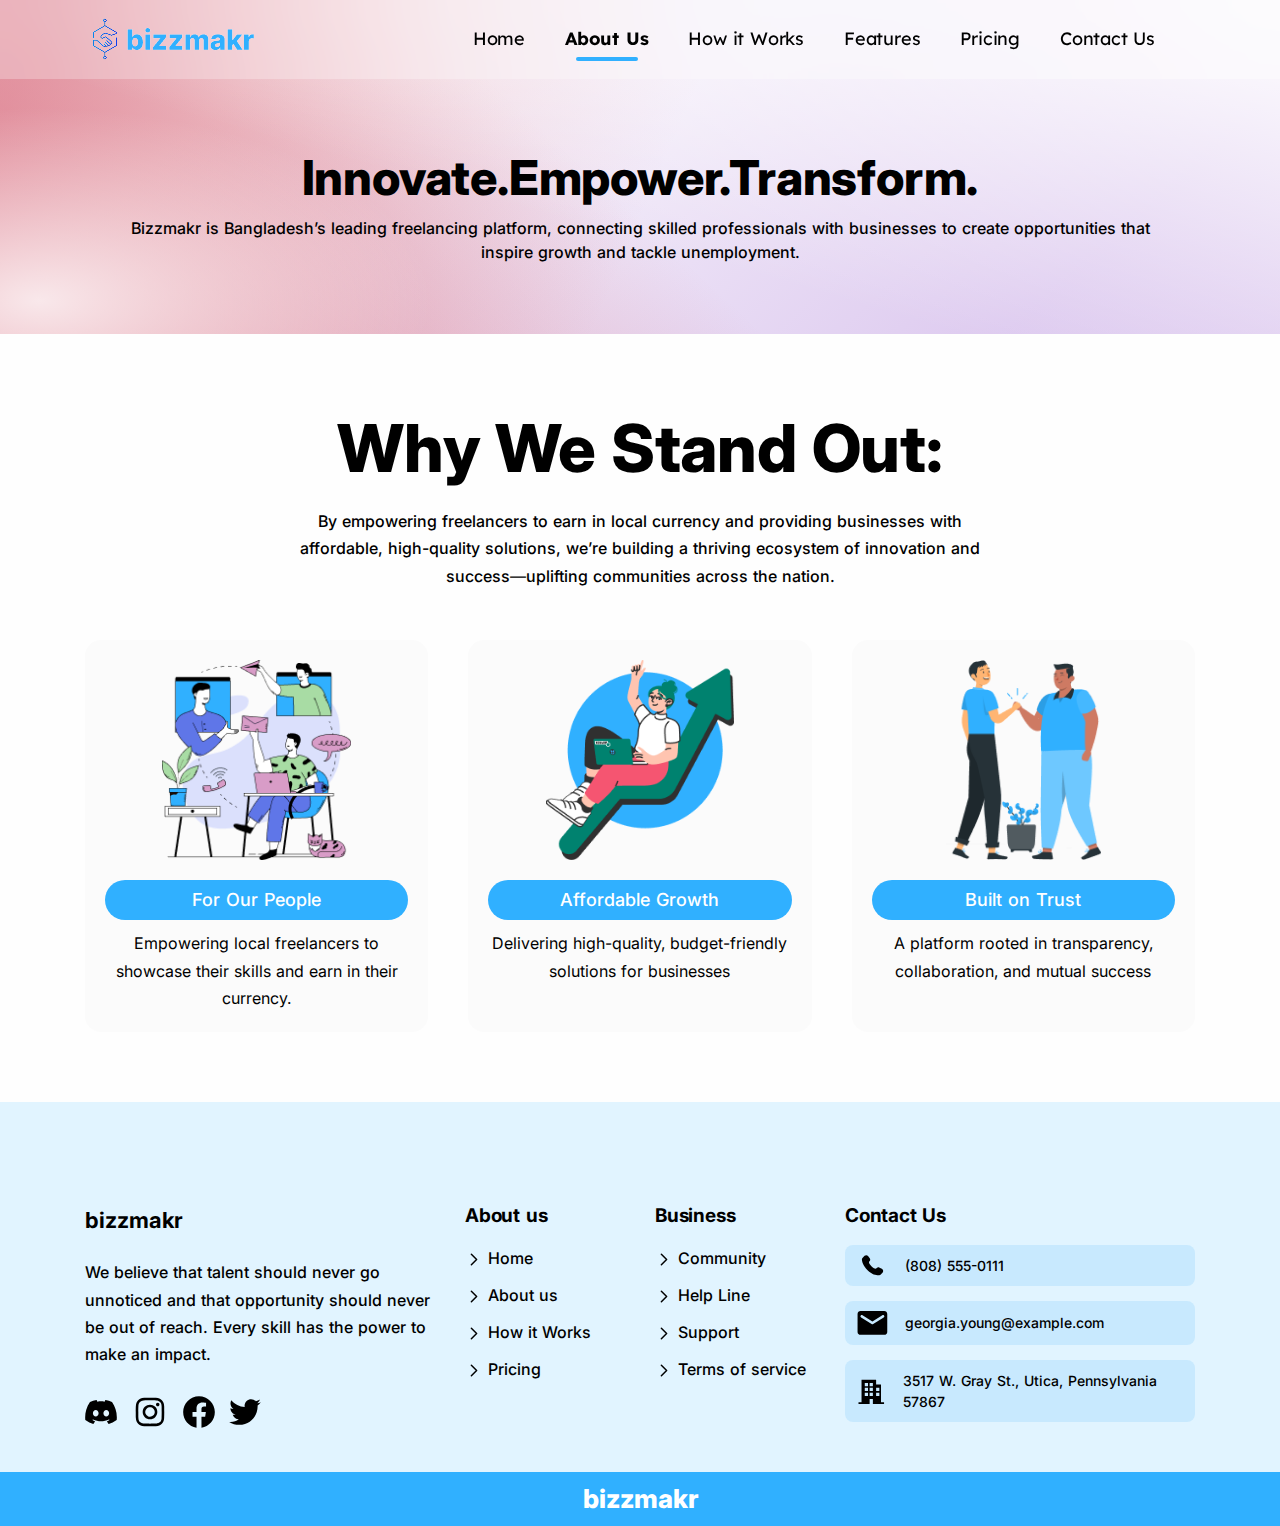
==== commit d45e207d: "update some design" ====
--- a/about-us.html
+++ b/about-us.html
@@ -55,12 +55,11 @@
         <!-- /.navbar -->
 
         <section class="wrapper">
-          <div class="container py-10">
+          <div class="container py-8 py-lg-12">
             <div class="row align-items-center text-center">
               <div class="col-12" data-cues="slideInDown" data-group="page-title" data-delay="600">
-                <h1 class="display-1 mb-2">Innovate.Empower.Transform.</h1>
-                <p class="lh-sm mb-6 px-lg-6">Bizzmakr is Bangladesh’s leading freelancing platform, connecting skilled professionals with businesses to create opportunities that inspire growth and tackle unemployment.</p>
-                <p class="fw-bold fs-26 text-navy">Join Bizzmakr and shape the future of freelancing in Bangladesh.</p>
+                <h1 class="display-1 fw-800 mb-2">Innovate.<br class="d-block d-md-none" />Empower.<br class="d-block d-md-none" />Transform.</h1>
+                <p class="lh-sm mb-0 px-lg-6">Bizzmakr is Bangladesh’s leading freelancing platform, connecting skilled professionals with businesses to create opportunities that inspire growth and tackle unemployment.</p>
               </div>
               <!-- /column -->
             </div>
@@ -71,10 +70,13 @@
       </div>
 
       <section class="wrapper">
-        <div class="container py-12">
+        <div class="container py-8 py-lg-12">
           <div class="row">
             <div class="col-md-10 offset-md-1 col-lg-8 offset-lg-2 mx-auto text-center">
-              <h2 class="display-1 mb-3">Why We Stand Out:</h2>
+              <h2 class="sub-title mb-3">
+                Why We <br class="d-block d-md-none" />
+                Stand Out:
+              </h2>
               <p class="mb-10">By empowering freelancers to earn in local currency and providing businesses with affordable, high-quality solutions, we’re building a thriving ecosystem of innovation and success—uplifting communities across the nation.</p>
             </div>
             <!-- /column -->
@@ -118,7 +120,7 @@
       </section>
 
       <footer class="footer-bg">
-        <div class="container pt-13 pt-md-15 pb-7">
+        <div class="container pt-8 pt-md-15 pb-7">
           <div class="row gy-6 gy-lg-0">
             <div class="col-lg-4">
               <div class="widget">
@@ -301,7 +303,7 @@
         </div>
         <!-- /.container -->
         <div class="container-fluid bg-primary py-1">
-          <p class="mb-0 text-center px-4 text-white fs-26 fw-800">bizzmakr</p>
+          <p class="mb-0 text-center px-4 text-white fs-26 fs-sm-65 fw-800">bizzmakr</p>
         </div>
         <!-- /.container -->
       </footer>
--- a/assets/css/custom.css
+++ b/assets/css/custom.css
@@ -79,6 +79,9 @@
 .bg-soft-blue {
   background: #95d5fd54 !important;
 }
+.bg-deep-ash {
+  background: #6c849d52;
+}
 .hero-bg {
   background-image: url(../img/bg.png);
   background-position: center;
@@ -88,9 +91,77 @@
 .text-navy {
   color: #004169 !important;
 }
-.main-title {
-  font-size: 90px;
-  font-weight: 800;
+@media (min-width: 768px) {
+  .main-title {
+    font-size: 90px;
+    font-weight: 800;
+  }
+  .sub-title {
+    font-size: 66px;
+    font-weight: 800;
+  }
+}
+@media (max-width: 767px) {
+  .main-title {
+    font-size: 40px;
+    font-weight: 800;
+  }
+  .sub-title {
+    font-size: 36px;
+    font-weight: 800;
+  }
+  .fs-sm-13 {
+    font-size: 13px;
+  }
+  .fs-sm-14 {
+    font-size: 14px;
+  }
+  .fs-sm-15 {
+    font-size: 15px;
+  }
+  .fs-sm-16 {
+    font-size: 16px;
+  }
+  .fs-sm-17 {
+    font-size: 17px;
+  }
+  .fs-sm-18 {
+    font-size: 18px;
+  }
+  .fs-sm-19 {
+    font-size: 19px;
+  }
+  .fs-sm-20 {
+    font-size: 20px;
+  }
+  .fs-sm-21 {
+    font-size: 21px;
+  }
+  .fs-sm-22 {
+    font-size: 22px;
+  }
+  .fs-sm-23 {
+    font-size: 23px;
+  }
+  .fs-sm-24 {
+    font-size: 24px;
+  }
+  .fs-sm-25 {
+    font-size: 25px;
+  }
+  .fs-sm-26 {
+    font-size: 26px;
+  }
+  .fs-sm-32 {
+    font-size: 32px;
+  }
+  .fs-sm-65 {
+    font-size: 65px;
+    line-height: 65px;
+  }
+  .w-sm-17 {
+    width: 7rem !important;
+  }
 }
 .fw-800 {
   font-weight: 800;
@@ -219,12 +290,17 @@
     box-shadow: 0px 6px 10px 4px #00000026;
     background: #fff;
   }
+  .offcanvas-nav {
+    background: #fff;
+    width: 230px !important;
+    padding-left: 15px !important;
+  }
   .navbar-expand-lg .navbar-nav .nav-link.active {
     background: #30b0ff26;
     color: #30b0ff !important;
     font-weight: 400 !important;
     margin-right: 20px;
-    padding: 8px 15px;
+    padding: 8px 10px;
     border-radius: 40px;
     line-height: 16px;
     margin-bottom: 5px;
@@ -249,6 +325,24 @@
     padding: 3px !important;
   }
   .offcanvas-header {
-    padding: 5px !important;
-  }
-}
+    padding: 20px 11px 25px 15px !important;
+  }
+  .offcanvas-header::after {
+    content: "";
+    position: absolute;
+    left: 0;
+    right: 0;
+    width: 85%;
+    top: 65px;
+    height: 1px;
+    background-color: #c9c9c9;
+    margin: auto;
+  }
+  .mobile-nav-footer {
+    position: absolute;
+    left: 0;
+    bottom: 0;
+    right: 0;
+    padding: 15px;
+  }
+}
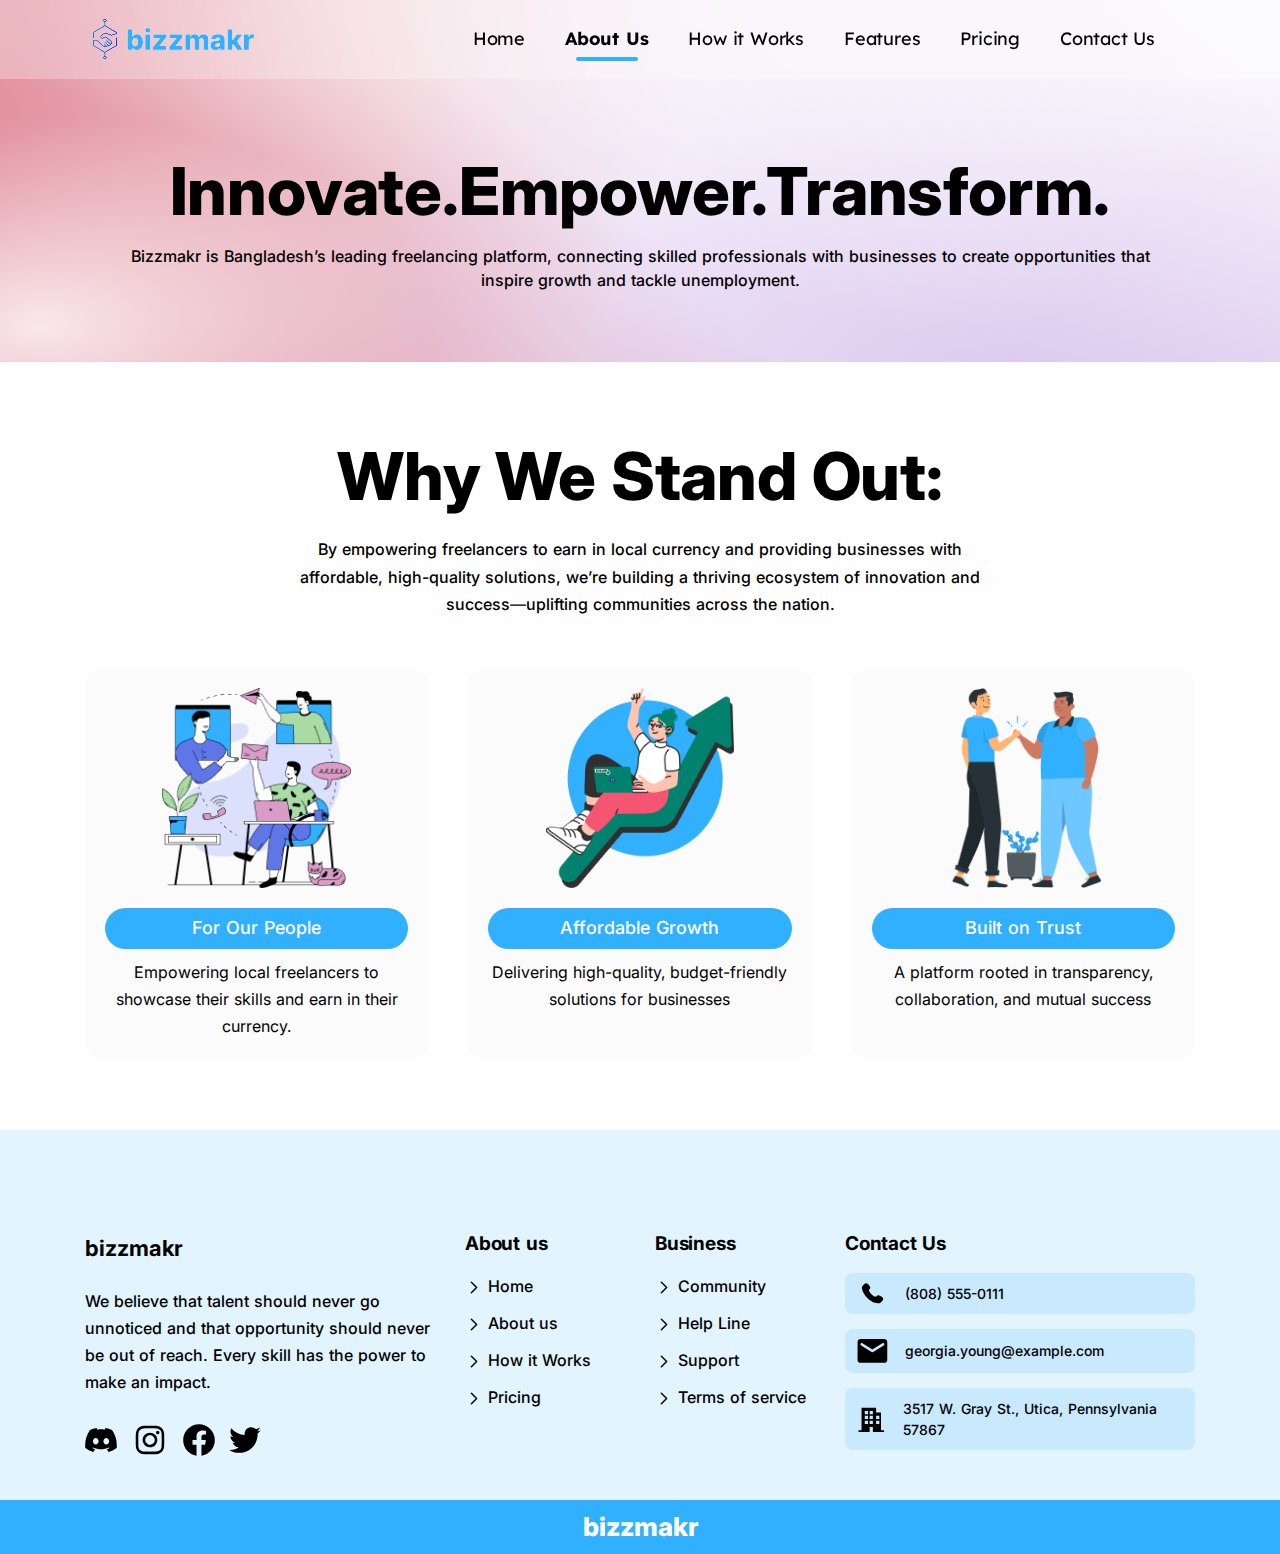
==== commit 6e5d4129: "solve some page responsive issue" ====
--- a/about-us.html
+++ b/about-us.html
@@ -58,7 +58,7 @@
           <div class="container py-8 py-lg-12">
             <div class="row align-items-center text-center">
               <div class="col-12" data-cues="slideInDown" data-group="page-title" data-delay="600">
-                <h1 class="display-1 fw-800 mb-2">Innovate.<br class="d-block d-md-none" />Empower.<br class="d-block d-md-none" />Transform.</h1>
+                <h1 class="sub-title fw-800 mb-2">Innovate.<br class="d-block d-md-none" />Empower.<br class="d-block d-md-none" />Transform.</h1>
                 <p class="lh-sm mb-0 px-lg-6">Bizzmakr is Bangladesh’s leading freelancing platform, connecting skilled professionals with businesses to create opportunities that inspire growth and tackle unemployment.</p>
               </div>
               <!-- /column -->
--- a/assets/css/custom.css
+++ b/assets/css/custom.css
@@ -110,6 +110,9 @@
     font-size: 36px;
     font-weight: 800;
   }
+  .fs-sm-8 {
+    font-size: 8px;
+  }
   .fs-sm-13 {
     font-size: 13px;
   }
@@ -265,6 +268,21 @@
   display: inline-block;
   position: absolute;
   bottom: 20px;
+}
+@media (max-width: 767px) {
+  .person-details {
+    background: #ffffffbd;
+    border: 2px solid #30b0ff;
+    padding: 15px 15px 15px 15px;
+    border-radius: 12px;
+    display: inline-block;
+    position: absolute;
+    bottom: 20px;
+    left: 0;
+    bottom: -80px;
+    right: 0;
+    margin: 0px 35px;
+  }
 }
 .right-0 {
   right: 0;
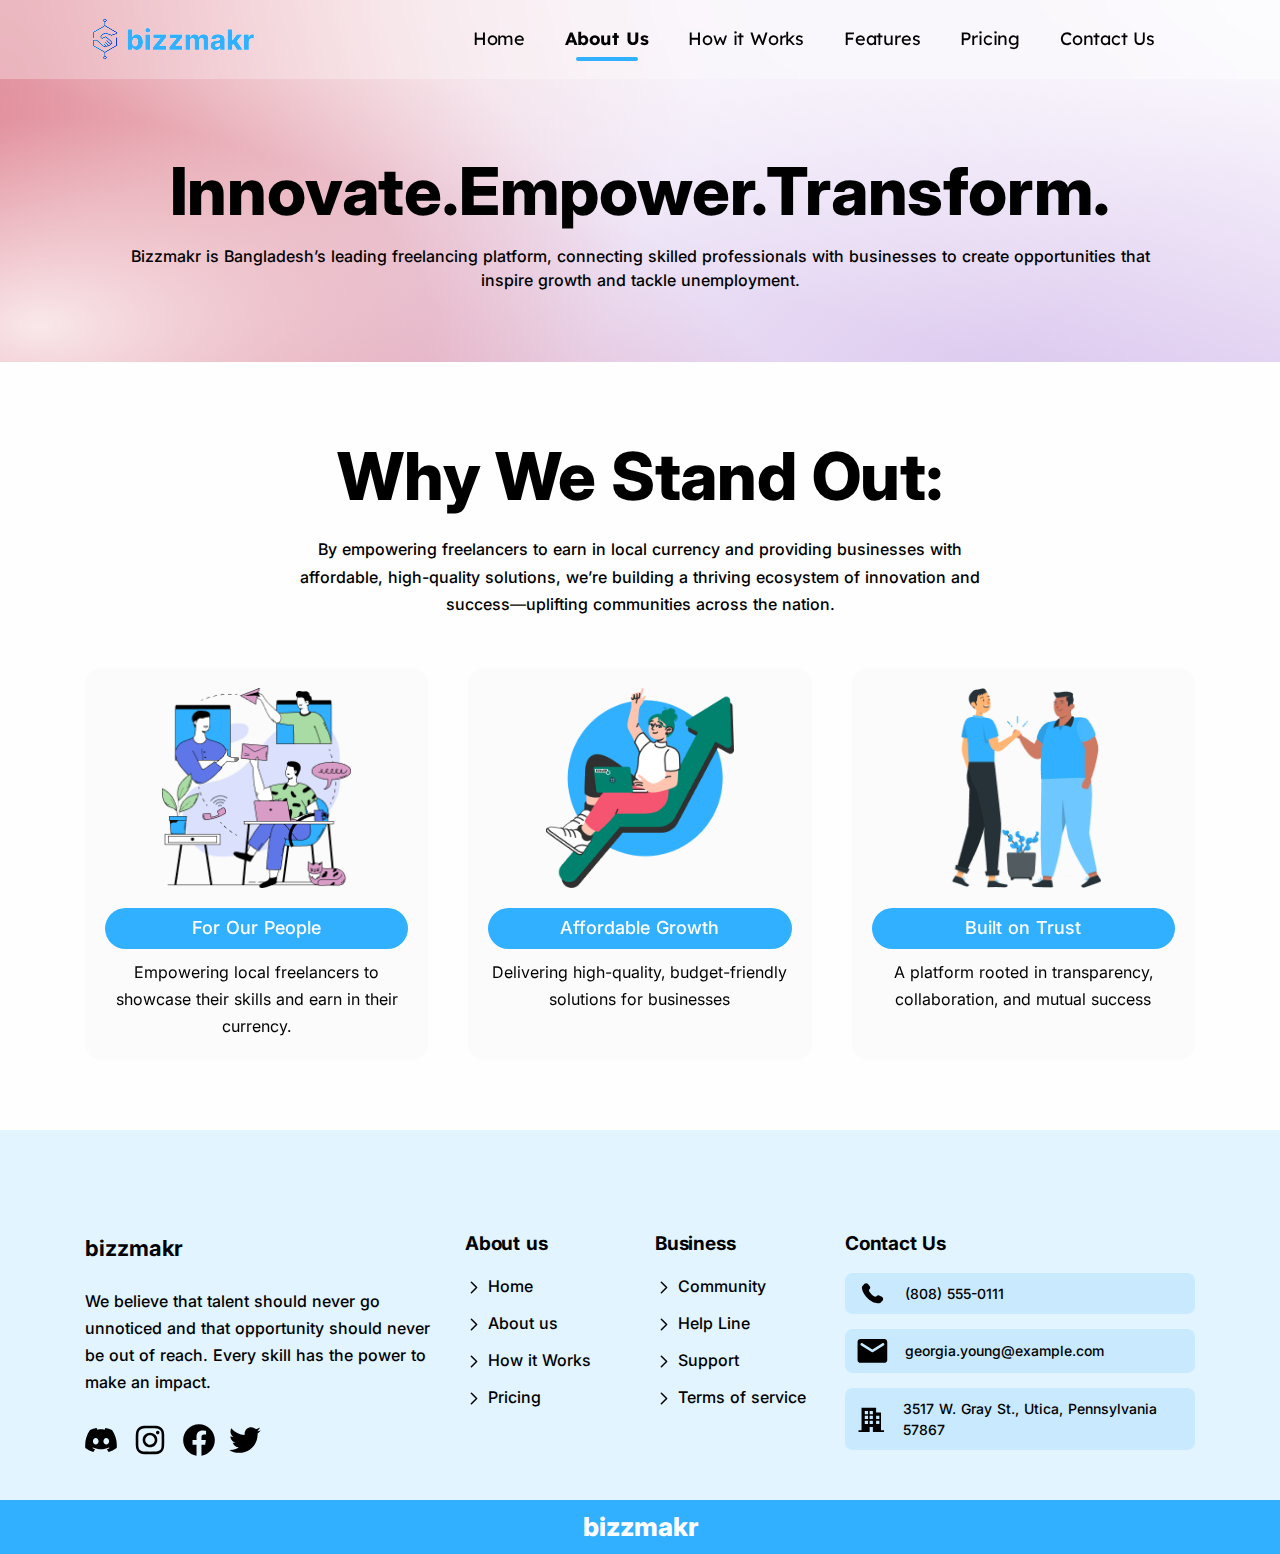
==== commit 3baf4180: "update some responsive issue" ====
--- a/about-us.html
+++ b/about-us.html
@@ -25,16 +25,79 @@
             </div>
             <div class="navbar-collapse offcanvas-nav">
               <div class="offcanvas-header d-lg-none d-xl-none">
-                <a href="./"><img src="./assets/img/logo.png" alt="" /></a>
+                <a href="./"><img src="./assets/img/logo-mobile.png" alt="" /></a>
                 <button type="button" class="btn-close btn-close-dark offcanvas-close offcanvas-nav-close" aria-label="Close"></button>
               </div>
               <ul class="navbar-nav">
-                <li class="nav-item"><a class="nav-link" href="./">Home</a></li>
-                <li class="nav-item"><a class="nav-link active" href="about-us.html">About Us</a></li>
-                <li class="nav-item"><a class="nav-link" href="how-it-works.html">How it Works</a></li>
-                <li class="nav-item"><a class="nav-link" href="features.html">Features</a></li>
-                <li class="nav-item"><a class="nav-link" href="pricing.html">Pricing</a></li>
-                <li class="nav-item"><a class="nav-link" href="contact-us.html">Contact Us</a></li>
+                <li class="nav-item">
+                  <a class="nav-link d-flex align-items-center gap-2 d-lg-block" href="./">
+                    <svg class="d-block d-lg-none w-3 type-1" width="12" height="12" viewBox="0 0 12 12" fill="none" xmlns="http://www.w3.org/2000/svg">
+                      <path
+                        d="M0.666016 10.6667V4.66671C0.666016 4.4556 0.713349 4.2556 0.808015 4.06671C0.902682 3.87782 1.03313 3.72226 1.19935 3.60004L5.19935 0.600041C5.43268 0.422263 5.69935 0.333374 5.99935 0.333374C6.29935 0.333374 6.56602 0.422263 6.79935 0.600041L10.7993 3.60004C10.966 3.72226 11.0967 3.87782 11.1913 4.06671C11.286 4.2556 11.3331 4.4556 11.3327 4.66671V10.6667C11.3327 11.0334 11.202 11.3474 10.9407 11.6087C10.6793 11.87 10.3656 12.0005 9.99935 12H7.99935C7.81046 12 7.65224 11.936 7.52468 11.808C7.39713 11.68 7.33313 11.5218 7.33268 11.3334V8.00004C7.33268 7.81115 7.26868 7.65293 7.14068 7.52537C7.01268 7.39782 6.85446 7.33382 6.66602 7.33337H5.33268C5.14379 7.33337 4.98557 7.39737 4.85802 7.52537C4.73046 7.65337 4.66646 7.8116 4.66602 8.00004V11.3334C4.66602 11.5223 4.60202 11.6807 4.47402 11.8087C4.34602 11.9367 4.18779 12.0005 3.99935 12H1.99935C1.63268 12 1.3189 11.8696 1.05802 11.6087C0.797127 11.3478 0.66646 11.0338 0.666016 10.6667Z"
+                        fill="#595959"
+                      />
+                    </svg>
+                    <span>Home</span>
+                  </a>
+                </li>
+                <li class="nav-item">
+                  <a class="nav-link d-flex align-items-center gap-2 d-lg-block active" href="about-us.html">
+                    <svg class="d-block d-lg-none w-3 type-1" width="16" height="16" viewBox="0 0 16 16" fill="none" xmlns="http://www.w3.org/2000/svg">
+                      <path
+                        fill-rule="evenodd"
+                        clip-rule="evenodd"
+                        d="M9.50065 1.66667C9.50065 1.57462 9.42603 1.5 9.33398 1.5H4.66732C3.6548 1.5 2.83398 2.32081 2.83398 3.33333V12.6667C2.83398 13.6792 3.6548 14.5 4.66732 14.5H11.334C12.3465 14.5 13.1673 13.6792 13.1673 12.6667V6.09804C13.1673 6.00599 13.0927 5.93137 13.0007 5.93137H10.0007C9.72451 5.93137 9.50065 5.70752 9.50065 5.43137V1.66667ZM8.00065 6.66667C7.26427 6.66667 6.66732 7.26362 6.66732 8C6.66732 8.73638 7.26427 9.33333 8.00065 9.33333C8.73703 9.33333 9.33398 8.73638 9.33398 8C9.33398 7.26362 8.73703 6.66667 8.00065 6.66667ZM5.33398 12.3333C5.33398 11.2288 6.22941 10.3333 7.33398 10.3333H8.66732C9.77189 10.3333 10.6673 11.2288 10.6673 12.3333C10.6673 12.7015 10.3688 13 10.0007 13H6.00065C5.63246 13 5.33398 12.7015 5.33398 12.3333Z"
+                        fill="#595959"
+                      />
+                      <path d="M10.5007 1.88276C10.5007 1.75976 10.6291 1.68166 10.7248 1.75892C10.8054 1.824 10.8778 1.90024 10.9397 1.98637L12.9484 4.78497C12.9942 4.84868 12.9446 4.93137 12.8662 4.93137H10.6673C10.5753 4.93137 10.5007 4.85675 10.5007 4.76471V1.88276Z" fill="#595959" />
+                    </svg>
+                    <span>About Us</span>
+                  </a>
+                </li>
+                <li class="nav-item">
+                  <a class="nav-link d-flex align-items-center gap-2 d-lg-block" href="how-it-works.html">
+                    <svg class="d-block d-lg-none w-3 type-2" xmlns="http://www.w3.org/2000/svg" width="24" height="24" viewBox="0 0 24 24" fill="#595959" class="icon icon-tabler icons-tabler-filled icon-tabler-help-octagon">
+                      <path stroke="none" d="M0 0h24v24H0z" fill="none" />
+                      <path
+                        d="M14.897 1a4 4 0 0 1 2.664 1.016l.165 .156l4.1 4.1a4 4 0 0 1 1.168 2.605l.006 .227v5.794a4 4 0 0 1 -1.016 2.664l-.156 .165l-4.1 4.1a4 4 0 0 1 -2.603 1.168l-.227 .006h-5.795a3.999 3.999 0 0 1 -2.664 -1.017l-.165 -.156l-4.1 -4.1a4 4 0 0 1 -1.168 -2.604l-.006 -.227v-5.794a4 4 0 0 1 1.016 -2.664l.156 -.165l4.1 -4.1a4 4 0 0 1 2.605 -1.168l.227 -.006h5.793zm-2.897 14a1 1 0 0 0 -.993 .883l-.007 .117l.007 .127a1 1 0 0 0 1.986 0l.007 -.117l-.007 -.127a1 1 0 0 0 -.993 -.883zm1.368 -6.673a2.98 2.98 0 0 0 -3.631 .728a1 1 0 0 0 1.44 1.383l.171 -.18a.98 .98 0 0 1 1.11 -.15a1 1 0 0 1 -.34 1.886l-.232 .012a1 1 0 0 0 .111 1.994a3 3 0 0 0 1.371 -5.673z"
+                      />
+                    </svg>
+                    <span>How it Works</span>
+                  </a>
+                </li>
+                <li class="nav-item">
+                  <a class="nav-link d-flex align-items-center gap-2 d-lg-block" href="features.html">
+                    <svg class="d-block d-lg-none w-3 type-2" xmlns="http://www.w3.org/2000/svg" width="16" height="16" viewBox="0 0 24 24" fill="#595959" class="icon icon-tabler icons-tabler-filled icon-tabler-credit-card">
+                      <path stroke="none" d="M0 0h24v24H0z" fill="none" />
+                      <path d="M22 10v6a4 4 0 0 1 -4 4h-12a4 4 0 0 1 -4 -4v-6h20zm-14.99 4h-.01a1 1 0 1 0 .01 2a1 1 0 0 0 0 -2zm5.99 0h-2a1 1 0 0 0 0 2h2a1 1 0 0 0 0 -2zm5 -10a4 4 0 0 1 4 4h-20a4 4 0 0 1 4 -4h12z" />
+                    </svg>
+                    <span>Features</span>
+                  </a>
+                </li>
+                <li class="nav-item">
+                  <a class="nav-link d-flex align-items-center gap-2 d-lg-block" href="pricing.html">
+                    <svg class="d-block d-lg-none w-3 type-1" width="16" height="16" viewBox="0 0 16 16" fill="none" xmlns="http://www.w3.org/2000/svg">
+                      <path
+                        fill-rule="evenodd"
+                        clip-rule="evenodd"
+                        d="M2.66602 4.53337V5.33337H1.86602C1.54776 5.33337 1.24253 5.4598 1.01749 5.68485C0.792444 5.90989 0.666016 6.21511 0.666016 6.53337V12.1334C0.666016 12.4516 0.792444 12.7569 1.01749 12.9819C1.24253 13.2069 1.54776 13.3334 1.86602 13.3334H12.7993C12.9569 13.3334 13.113 13.3023 13.2586 13.242C13.4042 13.1817 13.5364 13.0933 13.6479 12.9819C13.7593 12.8705 13.8477 12.7382 13.908 12.5926C13.9683 12.447 13.9993 12.291 13.9993 12.1334V11.3334H14.7993C15.4607 11.3334 15.9993 10.7947 15.9993 10.1334V4.53337C15.9993 3.87204 15.4607 3.33337 14.7993 3.33337H3.86602C3.20468 3.33337 2.66602 3.87204 2.66602 4.53337ZM3.99935 4.66671V5.33337H12.7993C12.9569 5.33337 13.113 5.36441 13.2586 5.42472C13.4042 5.48502 13.5364 5.57342 13.6479 5.68485C13.7593 5.79628 13.8477 5.92856 13.908 6.07415C13.9683 6.21974 13.9993 6.37579 13.9993 6.53337V10H14.666V4.66671H3.99935ZM5.99935 9.33337C5.99935 8.97975 6.13982 8.64061 6.38987 8.39057C6.63992 8.14052 6.97906 8.00004 7.33268 8.00004C7.6863 8.00004 8.02544 8.14052 8.27549 8.39057C8.52554 8.64061 8.66602 8.97975 8.66602 9.33337C8.66602 9.687 8.52554 10.0261 8.27549 10.2762C8.02544 10.5262 7.6863 10.6667 7.33268 10.6667C6.97906 10.6667 6.63992 10.5262 6.38987 10.2762C6.13982 10.0261 5.99935 9.687 5.99935 9.33337Z"
+                        fill="#595959"
+                      />
+                    </svg>
+                    <span>Pricing</span>
+                  </a>
+                </li>
+                <li class="nav-item">
+                  <a class="nav-link d-flex align-items-center gap-2 d-lg-block" href="contact-us.html">
+                    <svg class="d-block d-lg-none w-3 type-1" width="12" height="14" viewBox="0 0 12 14" fill="none" xmlns="http://www.w3.org/2000/svg">
+                      <path
+                        d="M5.99935 8.33337C6.36602 8.33337 6.68002 8.20293 6.94135 7.94204C7.20268 7.68115 7.33313 7.36715 7.33268 7.00004C7.33224 6.63293 7.20179 6.31915 6.94135 6.05871C6.6809 5.79826 6.3669 5.6676 5.99935 5.66671C5.63179 5.66582 5.31802 5.79649 5.05802 6.05871C4.79802 6.32093 4.66735 6.63471 4.66602 7.00004C4.66468 7.36537 4.79535 7.67937 5.05802 7.94204C5.32068 8.20471 5.63446 8.33515 5.99935 8.33337ZM3.33268 11H8.66602V10.6167C8.66602 10.35 8.59379 10.1056 8.44935 9.88338C8.3049 9.66115 8.1049 9.49448 7.84935 9.38337C7.56046 9.26115 7.26313 9.16671 6.95735 9.10004C6.65157 9.03337 6.33224 9.00004 5.99935 9.00004C5.66646 9.00004 5.34713 9.03337 5.04135 9.10004C4.73557 9.16671 4.43824 9.26115 4.14935 9.38337C3.89379 9.49448 3.69379 9.66115 3.54935 9.88338C3.4049 10.1056 3.33268 10.35 3.33268 10.6167V11ZM9.99935 13.6667H1.99935C1.63268 13.6667 1.3189 13.5363 1.05802 13.2754C0.797127 13.0145 0.66646 12.7005 0.666016 12.3334V1.66671C0.666016 1.30004 0.796682 0.986263 1.05802 0.725374C1.31935 0.464485 1.63313 0.333818 1.99935 0.333374H6.78268C6.96046 0.333374 7.13002 0.366707 7.29135 0.433374C7.45268 0.500041 7.59424 0.594485 7.71602 0.716707L10.9493 3.95004C11.0716 4.07226 11.166 4.21404 11.2327 4.37537C11.2993 4.53671 11.3327 4.70604 11.3327 4.88337V12.3334C11.3327 12.7 11.2022 13.014 10.9413 13.2754C10.6805 13.5367 10.3665 13.6672 9.99935 13.6667Z"
+                        fill="#595959"
+                      />
+                    </svg>
+                    <span>Contact Us</span>
+                  </a>
+                </li>
               </ul>
               <!-- /.navbar-nav -->
             </div>
@@ -84,7 +147,7 @@
           <!-- /.row -->
           <div class="row gx-md-8 gy-8">
             <div class="col-md-6 col-xl-4">
-              <div class="bg-ash-smoke border-0 h-100 hover1 p-4 rounded-4 text-center">
+              <div class="bg-ash-smoke border-0 h-100 lift p-4 rounded-4 text-center">
                 <img class="img-fluid mb-4 h-20" src="./assets/img/for-our-people.png" alt="For Our People" />
                 <div class="bg-primary px-3 py-1 mb-2 rounded-pill">
                   <p class="mb-0 fw-600 fs-18 text-center text-white">For Our People</p>
@@ -94,7 +157,7 @@
             </div>
             <!--/column -->
             <div class="col-md-6 col-xl-4">
-              <div class="bg-ash-smoke border-0 h-100 hover1 p-4 rounded-4 text-center">
+              <div class="bg-ash-smoke border-0 h-100 lift p-4 rounded-4 text-center">
                 <img class="img-fluid mb-4 h-20" src="./assets/img/affordable-growth.png" alt="Affordable Growth" />
                 <div class="bg-primary px-3 py-1 mb-2 rounded-pill">
                   <p class="mb-0 fw-600 fs-18 text-center text-white">Affordable Growth</p>
@@ -104,7 +167,7 @@
             </div>
             <!--/column -->
             <div class="col-md-6 col-xl-4">
-              <div class="bg-ash-smoke border-0 h-100 hover1 p-4 rounded-4 text-center">
+              <div class="bg-ash-smoke border-0 h-100 lift p-4 rounded-4 text-center">
                 <img class="img-fluid mb-4 h-20" src="./assets/img/built-trust.png" alt="Built on Trust" />
                 <div class="bg-primary px-3 py-1 mb-2 rounded-pill">
                   <p class="mb-0 fw-600 fs-18 text-center text-white">Built on Trust</p>
--- a/assets/css/custom.css
+++ b/assets/css/custom.css
@@ -82,16 +82,17 @@
 .bg-deep-ash {
   background: #6c849d52;
 }
-.hero-bg {
-  background-image: url(../img/bg.png);
-  background-position: center;
-  background-size: cover;
-  background-repeat: no-repeat;
-}
+
 .text-navy {
   color: #004169 !important;
 }
 @media (min-width: 768px) {
+  .hero-bg {
+    background-image: url(../img/bg.png);
+    background-position: center;
+    background-size: cover;
+    background-repeat: no-repeat;
+  }
   .main-title {
     font-size: 90px;
     font-weight: 800;
@@ -102,6 +103,12 @@
   }
 }
 @media (max-width: 767px) {
+  .hero-bg {
+    background-image: url(../img/hero-bg-mobile.png);
+    background-position: center;
+    background-size: cover;
+    background-repeat: no-repeat;
+  }
   .main-title {
     font-size: 40px;
     font-weight: 800;
@@ -318,13 +325,16 @@
     color: #30b0ff !important;
     font-weight: 400 !important;
     margin-right: 20px;
-    padding: 8px 10px;
+    padding: 8px 15px;
     border-radius: 40px;
     line-height: 16px;
     margin-bottom: 5px;
     font-size: 14px !important;
   }
-  .navbar-expand-lg .navbar-nav .nav-link.active svg path {
+  .navbar-expand-lg .navbar-nav .nav-link.active .type-1 path {
+    fill: #30b0ff;
+  }
+  .navbar-expand-lg .navbar-nav .nav-link.active .type-2 {
     fill: #30b0ff;
   }
   .navbar-expand-lg .navbar-nav .nav-link {
@@ -364,3 +374,8 @@
     padding: 15px;
   }
 }
+@media (max-width: 991.98px) {
+  .navbar .navbar-collapse .nav-link:focus {
+    color: #0e0d0d !important;
+  }
+}
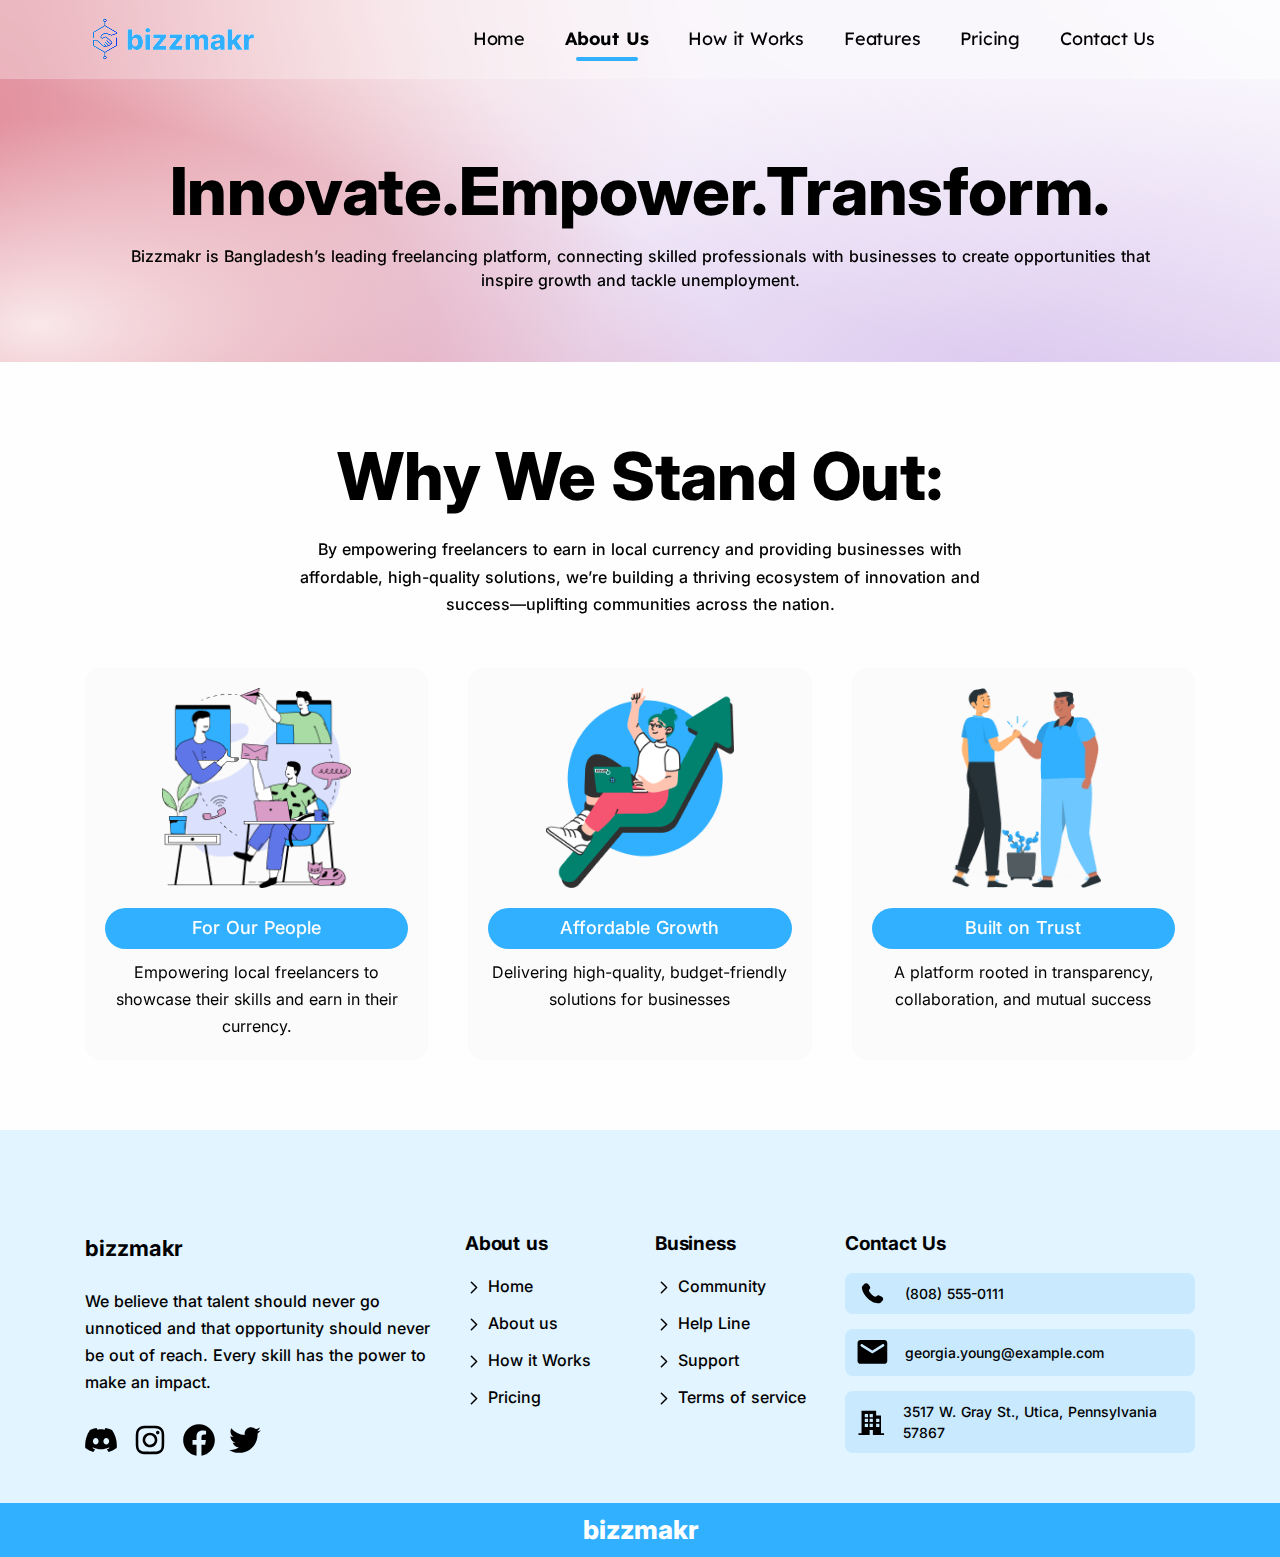
==== commit 58ca3b53: "complate design" ====
--- a/about-us.html
+++ b/about-us.html
@@ -4,9 +4,20 @@
     <meta charset="utf-8" />
     <meta name="viewport" content="width=device-width, initial-scale=1.0" />
     <link rel="shortcut icon" href="./assets/img/FAV.png" />
-    <title>Bizzmakr</title>
+    <title>About Bizzmakr | Bangladesh’s Leading Freelancing Platform</title>
+    <meta name="description" content="Discover how Bizzmakr is empowering freelancers & businesses in Bangladesh. Transparent pricing, local payments, and a thriving freelance ecosystem." />
+    <meta property="og:title" content=" About Bizzmakr | Bangladesh’s Leading Freelancing Platform" />
+    <meta property="og:type" content="website" />
+    <meta property="og:image" itemprop="image" content="./assets/img/feature.png" />
+    <meta property="og:image:secure_url" content="./assets/img/feature.png" />
+    <meta property="og:description" content="Discover how Bizzmakr is empowering freelancers & businesses in Bangladesh. Transparent pricing, local payments, and a thriving freelance ecosystem." />
+    <meta property="og:image:width" content="1280" />
+    <meta property="og:image:height" content="640" />
+    <meta property="twitter:card" content="summary_large_image" />
+    <meta property="twitter:image" content="./assets/img/feature.png" />
+
     <link rel="stylesheet" href="./assets/plugin/smartmenus/jquery.smartmenus.bootstrap.css" />
-    <link rel="stylesheet" href="./assets/plugin/owlcarousel/owlcarousel.css" />
+    <link rel="stylesheet" href="./assets/plugin/aos/aos.css" />
     <link rel="stylesheet" href="./assets/css/style.css" />
     <link rel="stylesheet" href="./assets/css/colors/blue.css" />
     <link rel="stylesheet" href="./assets/css/custom.css" />
@@ -100,6 +111,28 @@
                 </li>
               </ul>
               <!-- /.navbar-nav -->
+              <div class="mobile-nav-footer d-block d-lg-none">
+                <img class="d-flex m-auto mb-2" src="./assets/img/mobile-nav-footer.png" alt="" />
+                <div class="bg-deep-ash rounded-3 p-2">
+                  <p class="fs-18 fw-600 lh-xs mb-3">
+                    How to Use <br />
+                    Bizzmakr
+                  </p>
+                  <div class="d-flex align-items-center gap-3">
+                    <svg width="24" height="25" viewBox="0 0 24 25" fill="none" xmlns="http://www.w3.org/2000/svg">
+                      <path
+                        d="M20.029 14.9417C19.9467 15.0143 19.897 15.117 19.8918 15.2266C19.8432 16.2392 19.76 17.2506 19.642 18.2589C19.4879 19.5765 18.4224 20.6262 17.0923 20.7748C13.7365 21.1499 10.2649 21.1499 6.90905 20.7748C5.57894 20.6262 4.51346 19.5765 4.35934 18.2589C3.95834 14.8303 3.95834 11.3668 4.35934 7.93823C4.51346 6.62056 5.57894 5.57094 6.90905 5.42228C9.12157 5.175 11.3871 5.09087 13.6341 5.16966C13.7964 5.17535 13.9345 5.05189 13.9458 4.88992L13.995 4.1869C13.998 4.14551 14.002 4.10456 14.0071 4.06407C14.0315 3.86968 13.8967 3.678 13.7009 3.67107C11.3754 3.58868 9.03342 3.67552 6.74244 3.93157C4.73038 4.15644 3.10605 5.74145 2.8695 7.76398C2.45496 11.3083 2.45496 14.8888 2.8695 18.4331C3.10605 20.4556 4.73038 22.0407 6.74244 22.2655C10.209 22.653 13.7924 22.653 17.2589 22.2655C19.271 22.0407 20.8953 20.4556 21.1319 18.4331C21.3009 16.9883 21.401 15.5375 21.4322 14.0855C21.4361 13.9033 21.2125 13.8125 21.0846 13.9423C20.7444 14.2876 20.3924 14.6209 20.029 14.9417Z"
+                        fill="#30B0FF"
+                      />
+                      <path
+                        d="M7.86789 16.3983C7.64666 16.3374 7.49532 16.1337 7.50083 15.9043L7.56007 13.4404C7.64489 9.91246 10.5292 7.09665 14.0582 7.09665L15.3156 7.09665C15.3419 6.47292 15.3777 5.8495 15.4231 5.22659L15.491 4.29595C15.5324 3.72801 16.1657 3.41052 16.6455 3.71714C18.7165 5.04043 20.5168 6.74552 21.9507 8.74153L22.4068 9.37647C22.532 9.55079 22.532 9.78557 22.4068 9.95989L21.9507 10.5948C20.5168 12.5908 18.7165 14.2959 16.6455 15.6192C16.2503 15.8717 15.7497 15.701 15.5627 15.3157C15.5234 15.2338 15.4982 15.1394 15.491 15.0404L15.4231 14.1098C15.369 13.3669 15.3284 12.6233 15.3015 11.8793L14.9474 11.826C12.6912 11.4864 10.4595 12.5752 9.33848 14.5624L8.43618 16.162C8.3932 16.2381 8.33221 16.2997 8.26137 16.343C8.14642 16.4132 8.00465 16.436 7.86789 16.3983Z"
+                        fill="#30B0FF"
+                      />
+                    </svg>
+                    <a href="" class="text-black text-decoration-none fs-14">Check the link</a>
+                  </div>
+                </div>
+              </div>
             </div>
             <!-- /.navbar-collapse -->
             <div class="navbar-other text-white ms-lg-4">
@@ -120,9 +153,9 @@
         <section class="wrapper">
           <div class="container py-8 py-lg-12">
             <div class="row align-items-center text-center">
-              <div class="col-12" data-cues="slideInDown" data-group="page-title" data-delay="600">
-                <h1 class="sub-title fw-800 mb-2">Innovate.<br class="d-block d-md-none" />Empower.<br class="d-block d-md-none" />Transform.</h1>
-                <p class="lh-sm mb-0 px-lg-6">Bizzmakr is Bangladesh’s leading freelancing platform, connecting skilled professionals with businesses to create opportunities that inspire growth and tackle unemployment.</p>
+              <div class="col-12">
+                <h1 class="sub-title fw-800 mb-2" data-aos="fade-down" data-aos-delay="100">Innovate.<br class="d-block d-md-none" />Empower.<br class="d-block d-md-none" />Transform.</h1>
+                <p class="lh-sm mb-0 px-lg-6" data-aos="fade-down" data-aos-delay="200">Bizzmakr is Bangladesh’s leading freelancing platform, connecting skilled professionals with businesses to create opportunities that inspire growth and tackle unemployment.</p>
               </div>
               <!-- /column -->
             </div>
@@ -136,17 +169,17 @@
         <div class="container py-8 py-lg-12">
           <div class="row">
             <div class="col-md-10 offset-md-1 col-lg-8 offset-lg-2 mx-auto text-center">
-              <h2 class="sub-title mb-3">
+              <h2 class="sub-title mb-3" data-aos="fade-down" data-aos-delay="100">
                 Why We <br class="d-block d-md-none" />
                 Stand Out:
               </h2>
-              <p class="mb-10">By empowering freelancers to earn in local currency and providing businesses with affordable, high-quality solutions, we’re building a thriving ecosystem of innovation and success—uplifting communities across the nation.</p>
+              <p class="mb-10" data-aos="fade-down" data-aos-delay="200">By empowering freelancers to earn in local currency and providing businesses with affordable, high-quality solutions, we’re building a thriving ecosystem of innovation and success—uplifting communities across the nation.</p>
             </div>
             <!-- /column -->
           </div>
           <!-- /.row -->
           <div class="row gx-md-8 gy-8">
-            <div class="col-md-6 col-xl-4">
+            <div class="col-md-6 col-xl-4" data-aos="zoom-in">
               <div class="bg-ash-smoke border-0 h-100 lift p-4 rounded-4 text-center">
                 <img class="img-fluid mb-4 h-20" src="./assets/img/for-our-people.png" alt="For Our People" />
                 <div class="bg-primary px-3 py-1 mb-2 rounded-pill">
@@ -156,7 +189,7 @@
               </div>
             </div>
             <!--/column -->
-            <div class="col-md-6 col-xl-4">
+            <div class="col-md-6 col-xl-4" data-aos="zoom-in">
               <div class="bg-ash-smoke border-0 h-100 lift p-4 rounded-4 text-center">
                 <img class="img-fluid mb-4 h-20" src="./assets/img/affordable-growth.png" alt="Affordable Growth" />
                 <div class="bg-primary px-3 py-1 mb-2 rounded-pill">
@@ -166,7 +199,7 @@
               </div>
             </div>
             <!--/column -->
-            <div class="col-md-6 col-xl-4">
+            <div class="col-md-6 col-xl-4" data-aos="zoom-in">
               <div class="bg-ash-smoke border-0 h-100 lift p-4 rounded-4 text-center">
                 <img class="img-fluid mb-4 h-20" src="./assets/img/built-trust.png" alt="Built on Trust" />
                 <div class="bg-primary px-3 py-1 mb-2 rounded-pill">
@@ -324,7 +357,6 @@
                       fill="black"
                     />
                   </svg>
-
                   <div>
                     <p class="fw-normal lh-sm mb-0 fs-14">(808) 555-0111</p>
                   </div>
@@ -336,9 +368,8 @@
                       fill="black"
                     />
                   </svg>
-
                   <div>
-                    <p class="fw-normal lh-sm mb-0 fs-14">georgia.young@example.com</p>
+                    <a class="fw-normal lh-sm mb-0 fs-14 text-black" href="mailto:georgia.young@example.com">georgia.young@example.com</a>
                   </div>
                 </div>
                 <div class="d-flex align-items-center gap-3 bg-soft-blue rounded-3 p-2 mb-3">
@@ -352,7 +383,6 @@
                       </clipPath>
                     </defs>
                   </svg>
-
                   <div>
                     <p class="fw-normal lh-sm mb-0 fs-14">3517 W. Gray St., Utica, Pennsylvania 57867</p>
                   </div>
@@ -380,8 +410,8 @@
     <script src="https://cdn.jsdelivr.net/npm/bootstrap@5.1.1/dist/js/bootstrap.bundle.min.js" integrity="sha384-/bQdsTh/da6pkI1MST/rWKFNjaCP5gBSY4sEBT38Q/9RBh9AH40zEOg7Hlq2THRZ" crossorigin="anonymous"></script>
     <script src="https://cdnjs.cloudflare.com/ajax/libs/jquery/3.6.0/jquery.min.js" integrity="sha512-894YE6QWD5I59HgZOGReFYm4dnWc1Qt5NtvYSaNcOP+u1T9qYdvdihz0PPSiiqn/+/3e7Jo4EaG7TubfWGUrMQ==" crossorigin="anonymous"></script>
     <script src="./assets/js/headhesive.min.js"></script>
-    <script src="./assets/plugin/owlcarousel/owl.carousel.min.js"></script>
     <script src="./assets/plugin/smartmenus/jquery.smartmenus.min.js"></script>
+    <script src="./assets/plugin/aos/aos.js"></script>
     <script src="./assets/js/theme.js"></script>
     <script src="./assets/js/script.js"></script>
   </body>
--- a/assets/css/custom.css
+++ b/assets/css/custom.css
@@ -1,12 +1,7 @@
 body {
   font-family: "Inter", serif;
 }
-@media (min-width: 992px) {
-  .navbar-expand-lg {
-    backdrop-filter: blur(44.29999923706055px);
-    background: #ffffff33;
-  }
-}
+
 .navbar-expand-lg .navbar-nav .nav-link {
   font-family: "Lexend", serif !important;
   font-size: 18px !important;
@@ -34,6 +29,19 @@
     margin: auto;
     border-radius: 10px;
     background-color: #30b0ff;
+  }
+  .navbar-expand-lg {
+    backdrop-filter: blur(44.29999923706055px);
+    background: #ffffff33;
+  }
+  .hero-wrapper {
+    background-image: url(../img/hero-wrapper-bg.png);
+    background-position: center;
+    background-size: cover;
+    background-repeat: no-repeat;
+    position: relative;
+    overflow: hidden;
+    z-index: 1;
   }
 }
 
@@ -43,11 +51,8 @@
   background-size: cover;
   background-repeat: no-repeat;
   position: relative;
-  overflow: hidden;
-  z-index: 1;
 }
 .bg-gradient-1 {
-  /* background-image: linear-gradient(318.19deg, rgba(189, 151, 225, 0.5) 16.26%, rgba(189, 151, 225, 0) 79.71%), linear-gradient(113.33deg, rgba(214, 98, 117, 0.5) 3.77%, rgba(214, 98, 117, 0) 51.7%), linear-gradient(42.64deg, rgba(214, 98, 117, 0.5) 2.11%, rgba(214, 98, 117, 0) 46.61%), linear-gradient(195.96deg, #ffffff 0%, rgba(255, 255, 255, 0) 61.05%), radial-gradient(30.71% 57.68% at 3.01% 125.56%, #ffffff 0%, rgba(255, 255, 255, 0) 100%); */
   background-size: cover;
   background-repeat: no-repeat;
   background-image: radial-gradient(30.71% 57.68% at 3.01% 90%, #ffffffcc 0%, rgba(255, 255, 255, 0) 100%), linear-gradient(195.96deg, #ffffff 0%, rgba(255, 255, 255, 0) 61.05%), linear-gradient(42.64deg, rgb(214 98 117 / 56%) 2.11%, rgba(214, 98, 117, 0) 46.61%), linear-gradient(113.33deg, rgba(214, 98, 117, 0.5) 3.77%, rgba(214, 98, 117, 0) 51.7%), linear-gradient(318.19deg, rgba(189, 151, 225, 0.5) 16.26%, rgba(189, 151, 225, 0) 79.71%);
@@ -179,31 +184,70 @@
 .shadow-1 {
   box-shadow: 0px 106.67px 106.67px -71.11px #4c567314;
 }
-
-@media (max-width: 767px) {
+@media (max-width: 359px) {
+  .h-270 {
+    height: auto;
+  }
   .line_path_mobile1 {
-    position: absolute;
-    right: 0;
-    top: 13%;
-    z-index: 1;
+    display: none;
   }
   .line_path_mobile2 {
-    position: absolute;
-    left: 0;
-    bottom: 16%;
-    z-index: 1;
+    display: none;
   }
   .line_path {
     display: none;
   }
   .circale-one {
+    display: none;
+  }
+  .circale-two {
+    display: none;
+  }
+  .circale-three {
+    display: none;
+  }
+}
+@media (min-width: 360px) and (max-width: 500px) {
+  .h-270 {
+    height: 270px;
+  }
+  .line_path_mobile1 {
+    position: absolute;
+    right: 0;
+    top: 16%;
+    z-index: 1;
+    height: 500px;
+  }
+  .line_path_mobile2 {
+    position: absolute;
+    left: 0;
+    bottom: 19%;
+    z-index: 1;
+    height: 500px;
+  }
+  .line_path {
+    display: none;
+  }
+  .circale-one {
     position: absolute;
     right: -7px;
-    top: 35%;
-    z-index: 1;
-  }
-}
-@media (min-width: 768px) and (max-width: 1199px) {
+    top: 50%;
+    z-index: 1;
+  }
+  .circale-two {
+    position: absolute;
+    left: 44%;
+    bottom: -9px;
+    z-index: 1;
+  }
+  .circale-three {
+    position: absolute;
+    left: -7px;
+    top: 35.5%;
+    z-index: 1;
+  }
+}
+@media (min-width: 501px) and (max-width: 1199px) {
   .line_path {
     display: none;
   }
